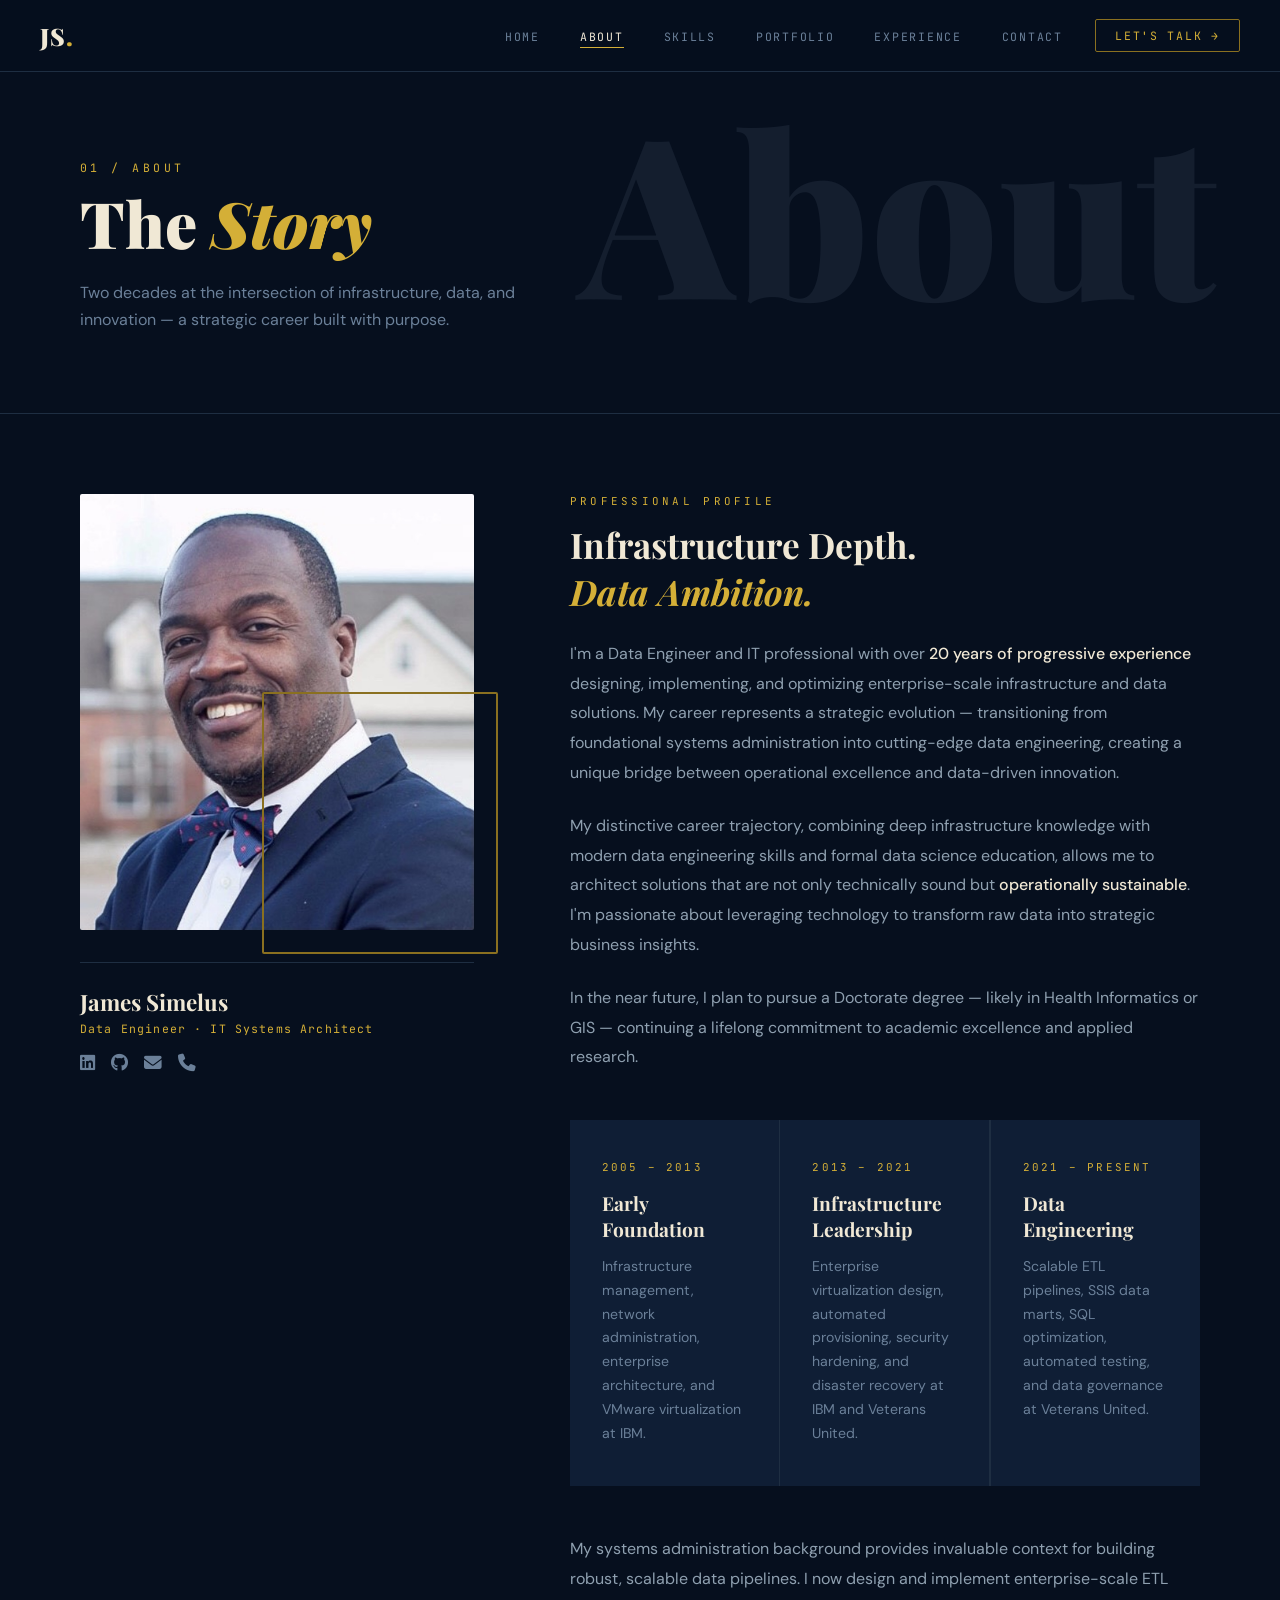
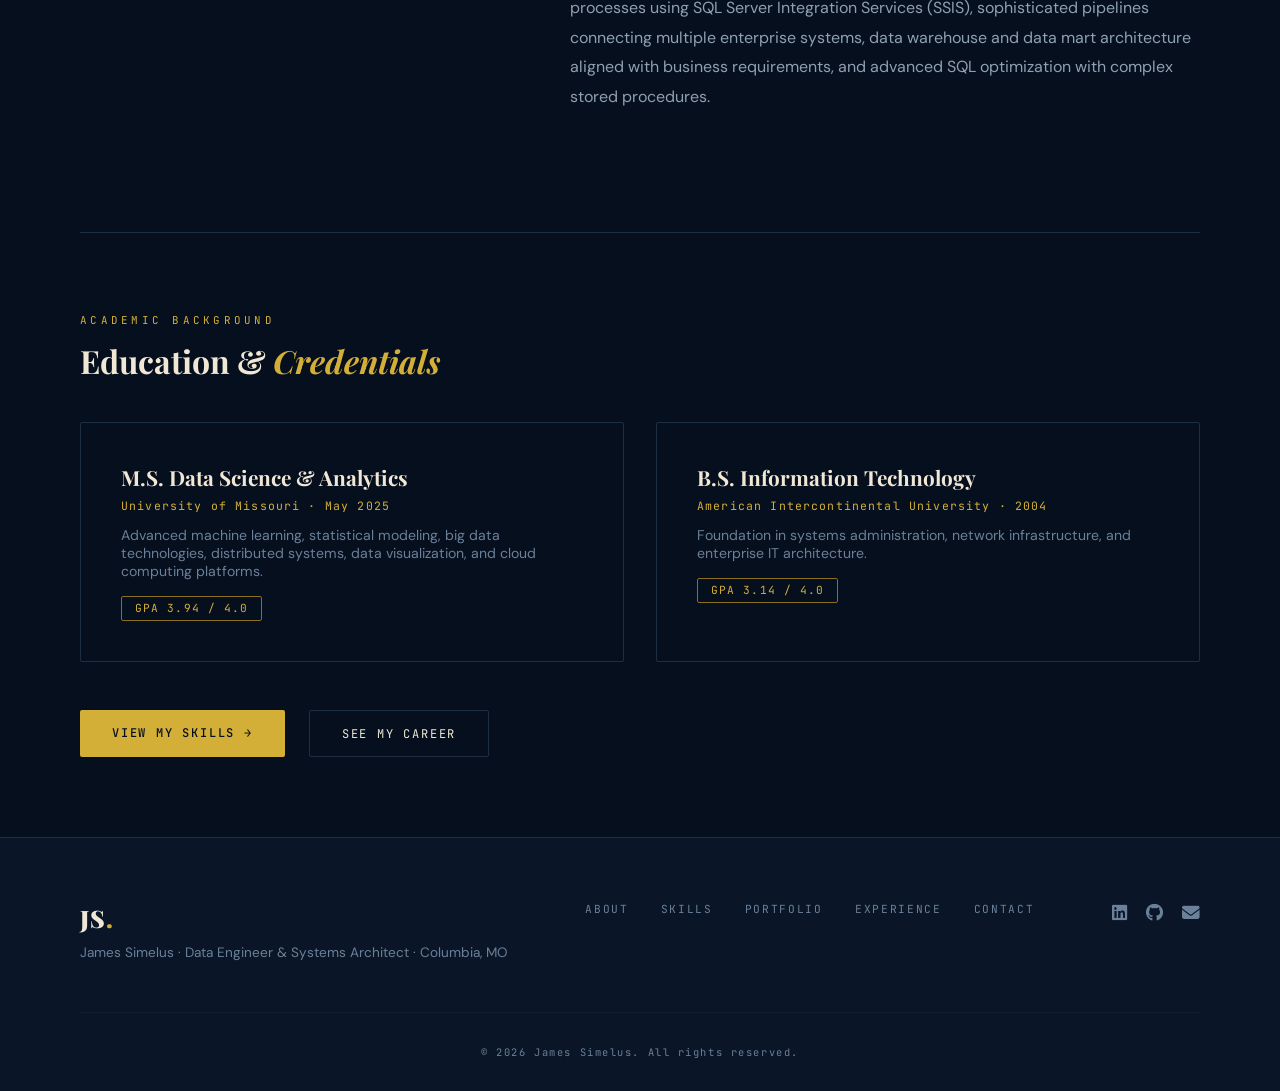
==== about.html @ 997290cd "Add files via upload" ====
<!DOCTYPE html>
<html lang="en">
<head>
  <meta charset="UTF-8" />
  <meta name="viewport" content="width=device-width, initial-scale=1.0" />
  <title>About — James Simelus</title>
  <link rel="preconnect" href="https://fonts.googleapis.com">
  <link href="https://fonts.googleapis.com/css2?family=Playfair+Display:ital,wght@0,700;0,900;1,700&family=JetBrains+Mono:wght@300;400;500&family=DM+Sans:wght@300;400;500&display=swap" rel="stylesheet">
  <link rel="stylesheet" href="https://cdnjs.cloudflare.com/ajax/libs/font-awesome/6.5.0/css/all.min.css">
  <link rel="stylesheet" href="shared.css">
  <style>
    /* ─── ABOUT LAYOUT ─────────────────────────── */
    .about-body {
      max-width: 1280px;
      margin: 0 auto;
      padding: 5rem 5rem;
    }

    .about-intro-grid {
      display: grid;
      grid-template-columns: 1fr 1.6fr;
      gap: 6rem;
      align-items: start;
      margin-bottom: 6rem;
    }

    .about-photo-wrap {
      position: sticky;
      top: 8rem;
    }

    .about-photo-frame {
      position: relative;
    }

    .about-photo-frame img {
      width: 100%;
      display: block;
      border-radius: 2px;
      filter: grayscale(15%);
    }

    .about-photo-frame::after {
      content: '';
      position: absolute;
      bottom: -1.5rem;
      right: -1.5rem;
      width: 60%;
      height: 60%;
      border: 2px solid var(--gold-dim);
      border-radius: 2px;
      pointer-events: none;
    }

    .about-photo-caption {
      margin-top: 2rem;
      padding-top: 1.5rem;
      border-top: 1px solid var(--border-mid);
    }

    .about-photo-caption h3 {
      font-family: var(--font-display);
      font-size: 1.4rem;
      color: var(--cream);
      margin-bottom: 0.3rem;
    }

    .about-photo-caption p {
      font-family: var(--font-mono);
      font-size: 0.72rem;
      letter-spacing: 0.1em;
      color: var(--gold);
      margin-bottom: 1rem;
    }

    .about-photo-links {
      display: flex;
      gap: 1rem;
      font-size: 1.1rem;
    }

    .about-photo-links a {
      color: var(--muted);
      text-decoration: none;
      transition: color 0.2s;
    }

    .about-photo-links a:hover { color: var(--gold); }

    /* ─── NARRATIVE ─────────────────────────────── */
    .about-narrative h2 {
      font-family: var(--font-display);
      font-size: 2.2rem;
      font-weight: 700;
      color: var(--cream);
      margin-bottom: 1.5rem;
    }

    .about-narrative h2 em {
      font-style: italic;
      color: var(--gold);
    }

    .about-narrative p {
      font-family: var(--font-body);
      font-size: 1rem;
      line-height: 1.85;
      color: var(--muted-mid);
      margin-bottom: 1.5rem;
    }

    .about-narrative p strong {
      color: var(--cream);
      font-weight: 500;
    }

    /* ─── ERA CARDS ─────────────────────────────── */
    .era-cards {
      display: grid;
      grid-template-columns: repeat(3, 1fr);
      gap: 1.5px;
      background: var(--border-mid);
      margin: 3rem 0;
    }

    .era-card {
      background: var(--navy-light);
      padding: 2.5rem 2rem;
    }

    .era-card-period {
      font-family: var(--font-mono);
      font-size: 0.68rem;
      letter-spacing: 0.2em;
      color: var(--gold);
      text-transform: uppercase;
      margin-bottom: 1rem;
    }

    .era-card-title {
      font-family: var(--font-display);
      font-size: 1.2rem;
      font-weight: 700;
      color: var(--cream);
      margin-bottom: 0.8rem;
    }

    .era-card-desc {
      font-family: var(--font-body);
      font-size: 0.88rem;
      color: var(--muted);
      line-height: 1.7;
    }

    /* ─── EDUCATION ─────────────────────────────── */
    .education-section {
      border-top: 1px solid var(--border-mid);
      padding-top: 5rem;
      margin-top: 2rem;
    }

    .edu-grid {
      display: grid;
      grid-template-columns: 1fr 1fr;
      gap: 2rem;
      margin-top: 2.5rem;
    }

    .edu-card {
      border: 1px solid var(--border-mid);
      padding: 2.5rem;
      border-radius: 2px;
      position: relative;
      overflow: hidden;
      transition: border-color 0.3s ease;
    }

    .edu-card::before {
      content: '';
      position: absolute;
      top: 0;
      left: 0;
      width: 3px;
      height: 0;
      background: var(--gold);
      transition: height 0.4s ease;
    }

    .edu-card:hover { border-color: var(--gold-dim); }
    .edu-card:hover::before { height: 100%; }

    .edu-degree {
      font-family: var(--font-display);
      font-size: 1.3rem;
      font-weight: 700;
      color: var(--cream);
      margin-bottom: 0.4rem;
    }

    .edu-school {
      font-family: var(--font-mono);
      font-size: 0.72rem;
      letter-spacing: 0.1em;
      color: var(--gold);
      margin-bottom: 0.8rem;
    }

    .edu-detail {
      font-family: var(--font-body);
      font-size: 0.88rem;
      color: var(--muted);
    }

    .edu-gpa {
      display: inline-block;
      margin-top: 1rem;
      font-family: var(--font-mono);
      font-size: 0.7rem;
      letter-spacing: 0.1em;
      padding: 0.3rem 0.8rem;
      border: 1px solid var(--gold-dim);
      color: var(--gold);
      border-radius: 2px;
    }

    @media (max-width: 900px) {
      .about-body { padding: 3rem 2rem; }
      .about-intro-grid { grid-template-columns: 1fr; gap: 3rem; }
      .about-photo-wrap { position: static; }
      .era-cards { grid-template-columns: 1fr; }
      .edu-grid { grid-template-columns: 1fr; }
    }
  </style>
</head>
<body>

  <nav class="nav">
    <div class="nav-inner">
      <a href="index.html" class="nav-logo">JS<span>.</span></a>
      <ul class="nav-links">
        <li><a href="index.html">Home</a></li>
        <li><a href="about.html" class="active">About</a></li>
        <li><a href="skills.html">Skills</a></li>
        <li><a href="portfolio.html">Portfolio</a></li>
        <li><a href="experience.html">Experience</a></li>
        <li><a href="contact.html">Contact</a></li>
      </ul>
      <a href="contact.html" class="nav-cta">Let's Talk →</a>
    </div>
  </nav>

  <header class="page-header" data-title="About">
    <div class="page-eyebrow">01 / About</div>
    <h1 class="page-title">The <em>Story</em></h1>
    <p class="page-subtitle">Two decades at the intersection of infrastructure, data, and innovation — a strategic career built with purpose.</p>
  </header>

  <main class="about-body">
    <div class="about-intro-grid">

      <!-- LEFT: Photo + quick info -->
      <div class="about-photo-wrap">
        <div class="about-photo-frame">
          <img src="headshot.jpg" alt="James Simelus">
        </div>
        <div class="about-photo-caption">
          <h3>James Simelus</h3>
          <p>Data Engineer · IT Systems Architect</p>
          <div class="about-photo-links">
            <a href="https://www.linkedin.com/in/james-simelus" target="_blank"><i class="fab fa-linkedin"></i></a>
            <a href="https://github.com/jsimelus1" target="_blank"><i class="fab fa-github"></i></a>
            <a href="mailto:jsimelus@me.com"><i class="fas fa-envelope"></i></a>
            <a href="tel:+15736390614"><i class="fas fa-phone"></i></a>
          </div>
        </div>
      </div>

      <!-- RIGHT: Narrative -->
      <div class="about-narrative">
        <div class="section-label">Professional Profile</div>
        <h2>Infrastructure Depth.<br><em>Data Ambition.</em></h2>

        <p>I'm a Data Engineer and IT professional with over <strong>20 years of progressive experience</strong> designing, implementing, and optimizing enterprise-scale infrastructure and data solutions. My career represents a strategic evolution — transitioning from foundational systems administration into cutting-edge data engineering, creating a unique bridge between operational excellence and data-driven innovation.</p>

        <p>My distinctive career trajectory, combining deep infrastructure knowledge with modern data engineering skills and formal data science education, allows me to architect solutions that are not only technically sound but <strong>operationally sustainable</strong>. I'm passionate about leveraging technology to transform raw data into strategic business insights.</p>

        <p>In the near future, I plan to pursue a Doctorate degree — likely in Health Informatics or GIS — continuing a lifelong commitment to academic excellence and applied research.</p>

        <div class="era-cards">
          <div class="era-card">
            <div class="era-card-period">2005 – 2013</div>
            <div class="era-card-title">Early Foundation</div>
            <div class="era-card-desc">Infrastructure management, network administration, enterprise architecture, and VMware virtualization at IBM.</div>
          </div>
          <div class="era-card">
            <div class="era-card-period">2013 – 2021</div>
            <div class="era-card-title">Infrastructure Leadership</div>
            <div class="era-card-desc">Enterprise virtualization design, automated provisioning, security hardening, and disaster recovery at IBM and Veterans United.</div>
          </div>
          <div class="era-card">
            <div class="era-card-period">2021 – Present</div>
            <div class="era-card-title">Data Engineering</div>
            <div class="era-card-desc">Scalable ETL pipelines, SSIS data marts, SQL optimization, automated testing, and data governance at Veterans United.</div>
          </div>
        </div>

        <p>My systems administration background provides invaluable context for building robust, scalable data pipelines. I now design and implement enterprise-scale ETL processes using SQL Server Integration Services (SSIS), sophisticated pipelines connecting multiple enterprise systems, data warehouse and data mart architecture aligned with business requirements, and advanced SQL optimization with complex stored procedures.</p>
      </div>
    </div>

    <!-- EDUCATION -->
    <div class="education-section">
      <div class="section-label">Academic Background</div>
      <h2 style="font-family: var(--font-display); font-size: 2rem; font-weight: 700; color: var(--cream); margin-top: 0.5rem;">Education &amp; <em style="font-style:italic; color:var(--gold);">Credentials</em></h2>

      <div class="edu-grid">
        <div class="edu-card">
          <div class="edu-degree">M.S. Data Science &amp; Analytics</div>
          <div class="edu-school">University of Missouri · May 2025</div>
          <div class="edu-detail">Advanced machine learning, statistical modeling, big data technologies, distributed systems, data visualization, and cloud computing platforms.</div>
          <div class="edu-gpa">GPA 3.94 / 4.0</div>
        </div>
        <div class="edu-card">
          <div class="edu-degree">B.S. Information Technology</div>
          <div class="edu-school">American Intercontinental University · 2004</div>
          <div class="edu-detail">Foundation in systems administration, network infrastructure, and enterprise IT architecture.</div>
          <div class="edu-gpa">GPA 3.14 / 4.0</div>
        </div>
      </div>

      <div style="margin-top: 3rem; display: flex; gap: 1.5rem; flex-wrap: wrap;">
        <a href="skills.html" class="btn-primary">View My Skills →</a>
        <a href="experience.html" class="btn-ghost">See My Career</a>
      </div>
    </div>
  </main>

  <footer class="footer">
    <div class="footer-inner">
      <div class="footer-left">
        <div class="nav-logo" style="margin-bottom:0.5rem;">JS<span>.</span></div>
        <p>James Simelus · Data Engineer & Systems Architect · Columbia, MO</p>
      </div>
      <div class="footer-links">
        <a href="about.html">About</a>
        <a href="skills.html">Skills</a>
        <a href="portfolio.html">Portfolio</a>
        <a href="experience.html">Experience</a>
        <a href="contact.html">Contact</a>
      </div>
      <div class="footer-social">
        <a href="https://www.linkedin.com/in/james-simelus" target="_blank"><i class="fab fa-linkedin"></i></a>
        <a href="https://github.com/jsimelus1" target="_blank"><i class="fab fa-github"></i></a>
        <a href="mailto:jsimelus@me.com"><i class="fas fa-envelope"></i></a>
      </div>
    </div>
    <div class="footer-copy">© <span id="yr"></span> James Simelus. All rights reserved.</div>
  </footer>

  <script src="shared.js"></script>
</body>
</html>
---- shared.css ----
/* ═══════════════════════════════════════════════
   JAMES SIMELUS PORTFOLIO — SHARED STYLES
   Aesthetic: Editorial Dark / Architectural
   ═══════════════════════════════════════════════ */

:root {
  --navy:       #060f1e;
  --navy-mid:   #0a1628;
  --navy-light: #0f1e35;
  --gold:       #d4af37;
  --gold-dim:   #8a7020;
  --cream:      #f0e8d5;
  --muted:      #6b8099;
  --muted-mid:  #8fa0b0;
  --border:     #141e2e;
  --border-mid: #1e2e42;
  --white:      #ffffff;

  --font-display: 'Playfair Display', serif;
  --font-mono:    'JetBrains Mono', monospace;
  --font-body:    'DM Sans', sans-serif;
}

/* ─── RESET ──────────────────────────────────── */
*, *::before, *::after { margin: 0; padding: 0; box-sizing: border-box; }
html { scroll-behavior: smooth; }
body {
  background-color: var(--navy);
  color: var(--cream);
  font-family: var(--font-body);
  overflow-x: hidden;
  -webkit-font-smoothing: antialiased;
}

/* ─── ANIMATIONS ─────────────────────────────── */
@keyframes fadeUp {
  from { opacity: 0; transform: translateY(24px); }
  to   { opacity: 1; transform: translateY(0); }
}

@keyframes scanLine {
  0%   { left: -100%; }
  100% { left: 100%; }
}

@keyframes fadeIn {
  from { opacity: 0; }
  to   { opacity: 1; }
}

/* ─── NAV ────────────────────────────────────── */
.nav {
  position: fixed;
  top: 0;
  width: 100%;
  z-index: 1000;
  background: rgba(6, 15, 30, 0.92);
  backdrop-filter: blur(12px);
  border-bottom: 1px solid var(--border-mid);
}

.nav-inner {
  max-width: 1280px;
  margin: 0 auto;
  padding: 1.2rem 2.5rem;
  display: flex;
  align-items: center;
  gap: 2rem;
}

.nav-logo {
  font-family: var(--font-display);
  font-size: 1.5rem;
  font-weight: 900;
  color: var(--cream);
  text-decoration: none;
  margin-right: auto;
  letter-spacing: 0.05em;
}

.nav-logo span { color: var(--gold); }

.nav-links {
  list-style: none;
  display: flex;
  gap: 2.5rem;
}

.nav-links a {
  font-family: var(--font-mono);
  font-size: 0.72rem;
  letter-spacing: 0.15em;
  text-transform: uppercase;
  text-decoration: none;
  color: var(--muted);
  transition: color 0.25s ease;
  position: relative;
}

.nav-links a::after {
  content: '';
  position: absolute;
  bottom: -4px;
  left: 0;
  width: 0;
  height: 1px;
  background: var(--gold);
  transition: width 0.3s ease;
}

.nav-links a:hover,
.nav-links a.active {
  color: var(--cream);
}

.nav-links a:hover::after,
.nav-links a.active::after { width: 100%; }

.nav-cta {
  font-family: var(--font-mono);
  font-size: 0.72rem;
  letter-spacing: 0.15em;
  text-transform: uppercase;
  text-decoration: none;
  color: var(--gold);
  border: 1px solid var(--gold-dim);
  padding: 0.5rem 1.2rem;
  border-radius: 2px;
  transition: all 0.25s ease;
}

.nav-cta:hover {
  background: var(--gold);
  color: var(--navy);
}

/* ─── BUTTONS ────────────────────────────────── */
.btn-primary {
  font-family: var(--font-mono);
  font-size: 0.75rem;
  letter-spacing: 0.15em;
  text-transform: uppercase;
  text-decoration: none;
  background: var(--gold);
  color: var(--navy);
  padding: 0.9rem 2rem;
  border-radius: 2px;
  border: none;
  cursor: pointer;
  display: inline-block;
  transition: all 0.25s ease;
  font-weight: 500;
}

.btn-primary:hover {
  background: var(--cream);
  transform: translateY(-2px);
  box-shadow: 0 8px 24px rgba(212, 175, 55, 0.3);
}

.btn-ghost {
  font-family: var(--font-mono);
  font-size: 0.75rem;
  letter-spacing: 0.15em;
  text-transform: uppercase;
  text-decoration: none;
  background: transparent;
  color: var(--cream);
  padding: 0.9rem 2rem;
  border-radius: 2px;
  border: 1px solid var(--border-mid);
  display: inline-block;
  transition: all 0.25s ease;
}

.btn-ghost:hover {
  border-color: var(--gold-dim);
  color: var(--gold);
  transform: translateY(-2px);
}

/* ─── PAGE HEADER (inner pages) ──────────────── */
.page-header {
  padding: 10rem 5rem 5rem;
  border-bottom: 1px solid var(--border-mid);
  position: relative;
  overflow: hidden;
}

.page-header::before {
  content: attr(data-title);
  position: absolute;
  right: 4rem;
  top: 50%;
  transform: translateY(-50%);
  font-family: var(--font-display);
  font-size: 14rem;
  font-weight: 900;
  color: var(--border);
  line-height: 1;
  pointer-events: none;
  user-select: none;
  white-space: nowrap;
}

.page-eyebrow {
  font-family: var(--font-mono);
  font-size: 0.72rem;
  letter-spacing: 0.3em;
  color: var(--gold);
  text-transform: uppercase;
  margin-bottom: 1rem;
  opacity: 0;
  animation: fadeUp 0.7s ease forwards 0.2s;
}

.page-title {
  font-family: var(--font-display);
  font-size: clamp(2.5rem, 5vw, 5rem);
  font-weight: 900;
  color: var(--cream);
  line-height: 1;
  opacity: 0;
  animation: fadeUp 0.7s ease forwards 0.4s;
}

.page-title em { font-style: italic; color: var(--gold); }

.page-subtitle {
  font-family: var(--font-body);
  font-size: 1rem;
  color: var(--muted);
  max-width: 500px;
  line-height: 1.7;
  margin-top: 1.5rem;
  opacity: 0;
  animation: fadeUp 0.7s ease forwards 0.6s;
}

/* ─── SECTION LABEL ──────────────────────────── */
.section-label {
  font-family: var(--font-mono);
  font-size: 0.68rem;
  letter-spacing: 0.3em;
  color: var(--gold);
  text-transform: uppercase;
  margin-bottom: 0.8rem;
}

/* ─── FOOTER ─────────────────────────────────── */
.footer {
  border-top: 1px solid var(--border-mid);
  padding: 4rem 5rem 2rem;
  background: var(--navy-mid);
}

.footer-inner {
  max-width: 1280px;
  margin: 0 auto 3rem;
  display: flex;
  justify-content: space-between;
  align-items: flex-start;
  gap: 3rem;
  flex-wrap: wrap;
}

.footer-left p {
  font-family: var(--font-body);
  font-size: 0.85rem;
  color: var(--muted);
  line-height: 1.6;
}

.footer-links {
  display: flex;
  gap: 2rem;
  flex-wrap: wrap;
}

.footer-links a {
  font-family: var(--font-mono);
  font-size: 0.7rem;
  letter-spacing: 0.15em;
  text-transform: uppercase;
  text-decoration: none;
  color: var(--muted);
  transition: color 0.2s ease;
}

.footer-links a:hover { color: var(--gold); }

.footer-social {
  display: flex;
  gap: 1.2rem;
  font-size: 1.1rem;
}

.footer-social a {
  color: var(--muted);
  text-decoration: none;
  transition: color 0.2s ease;
}

.footer-social a:hover { color: var(--gold); }

.footer-copy {
  text-align: center;
  font-family: var(--font-mono);
  font-size: 0.65rem;
  letter-spacing: 0.15em;
  color: var(--muted);
  padding-top: 2rem;
  border-top: 1px solid var(--border);
  max-width: 1280px;
  margin: 0 auto;
}

/* ─── MOBILE NAV ─────────────────────────────── */
@media (max-width: 900px) {
  .nav-links { display: none; }
  .nav-cta { display: none; }
  .page-header { padding: 8rem 2rem 4rem; }
  .page-header::before { display: none; }
  .footer { padding: 3rem 2rem; }
  .footer-inner { flex-direction: column; gap: 2rem; }
}
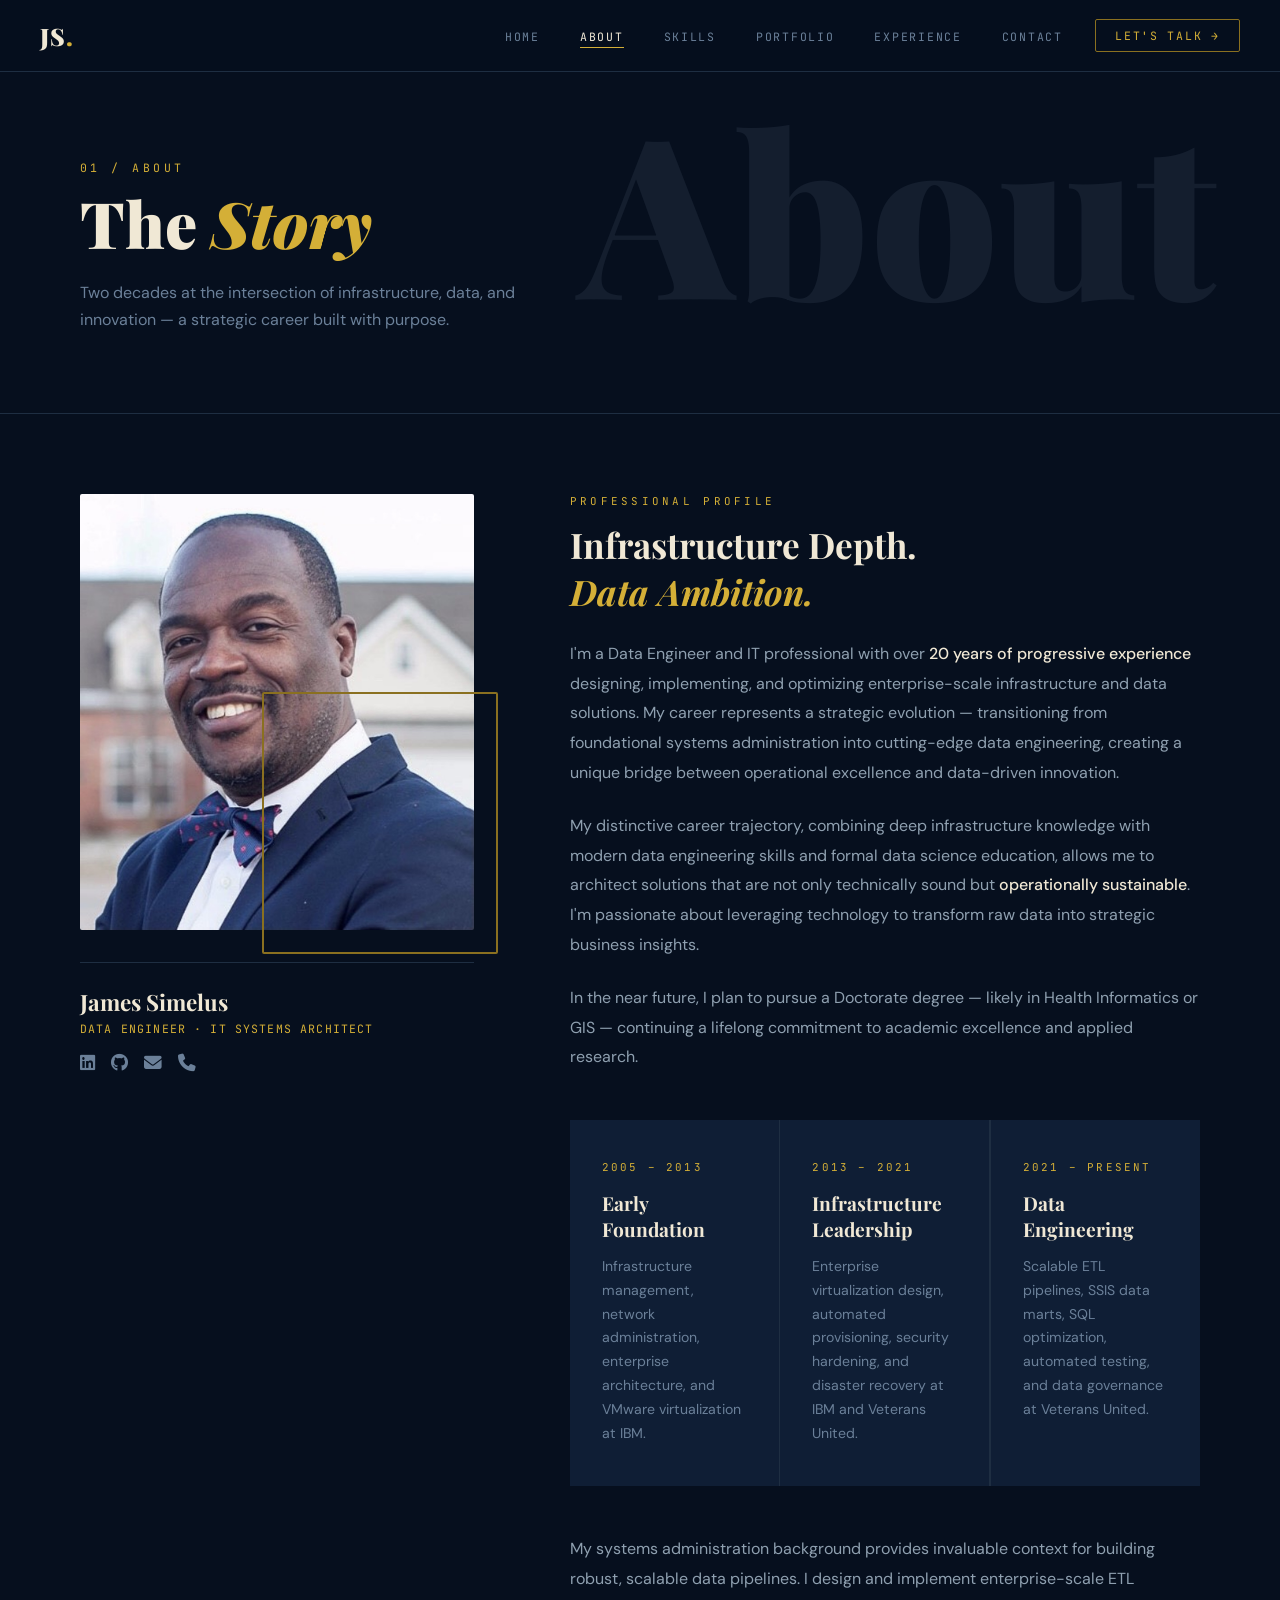
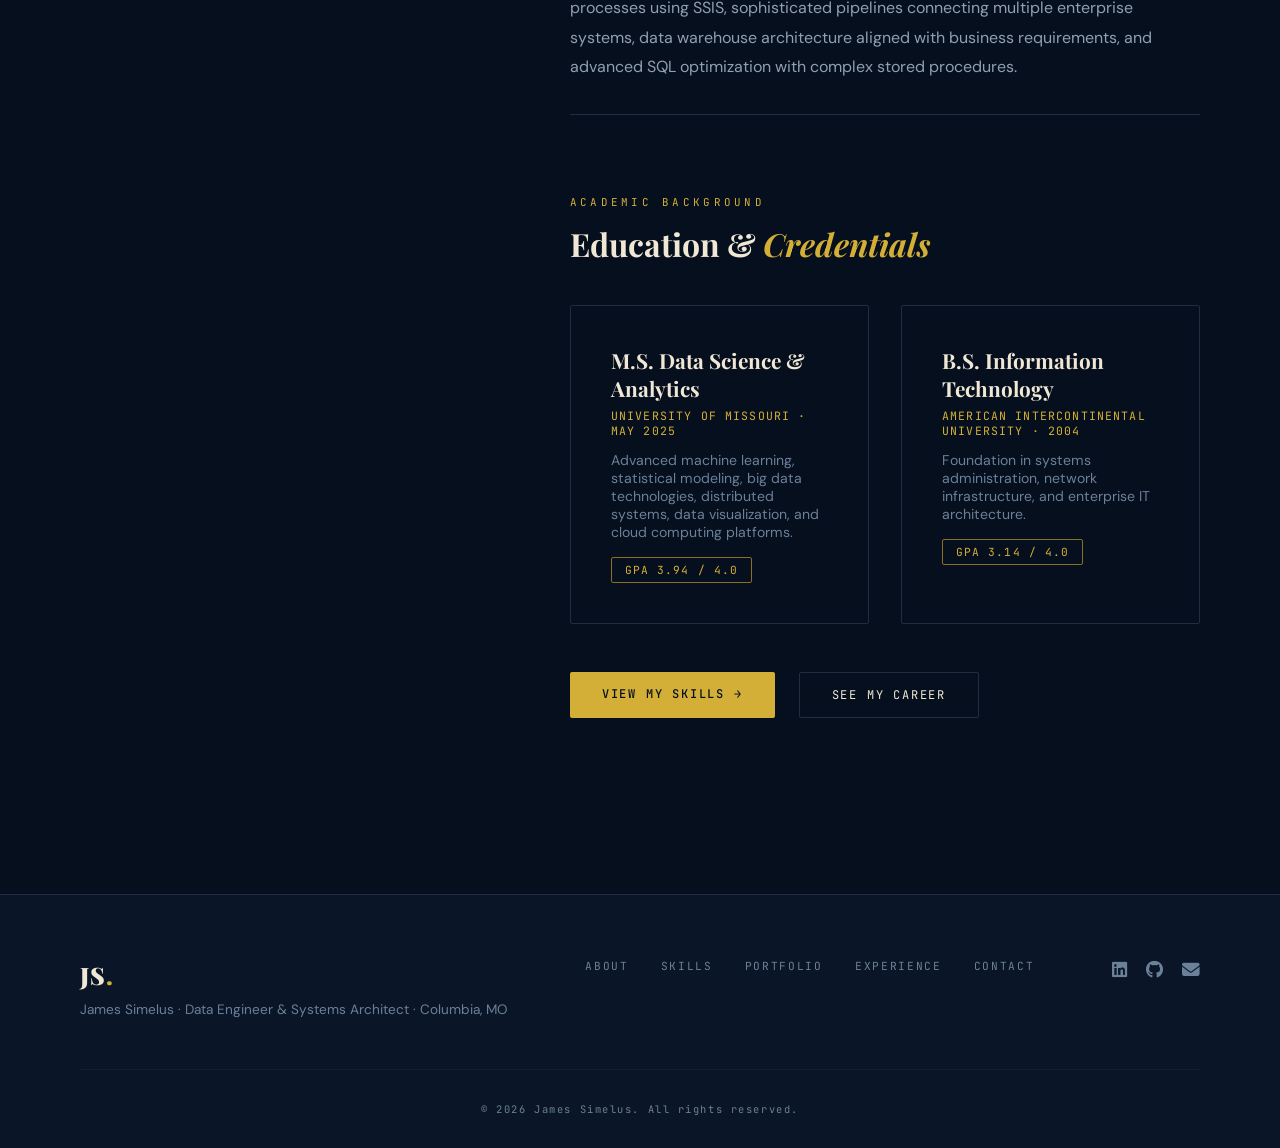
==== commit 18aa37a8: "Add files via upload" ====
--- a/about.html
+++ b/about.html
@@ -7,233 +7,89 @@
   <link rel="preconnect" href="https://fonts.googleapis.com">
   <link href="https://fonts.googleapis.com/css2?family=Playfair+Display:ital,wght@0,700;0,900;1,700&family=JetBrains+Mono:wght@300;400;500&family=DM+Sans:wght@300;400;500&display=swap" rel="stylesheet">
   <link rel="stylesheet" href="https://cdnjs.cloudflare.com/ajax/libs/font-awesome/6.5.0/css/all.min.css">
-  <link rel="stylesheet" href="shared.css">
   <style>
-    /* ─── ABOUT LAYOUT ─────────────────────────── */
-    .about-body {
-      max-width: 1280px;
-      margin: 0 auto;
-      padding: 5rem 5rem;
-    }
-
-    .about-intro-grid {
-      display: grid;
-      grid-template-columns: 1fr 1.6fr;
-      gap: 6rem;
-      align-items: start;
-      margin-bottom: 6rem;
-    }
-
-    .about-photo-wrap {
-      position: sticky;
-      top: 8rem;
-    }
-
-    .about-photo-frame {
-      position: relative;
-    }
-
-    .about-photo-frame img {
-      width: 100%;
-      display: block;
-      border-radius: 2px;
-      filter: grayscale(15%);
-    }
-
-    .about-photo-frame::after {
-      content: '';
-      position: absolute;
-      bottom: -1.5rem;
-      right: -1.5rem;
-      width: 60%;
-      height: 60%;
-      border: 2px solid var(--gold-dim);
-      border-radius: 2px;
-      pointer-events: none;
-    }
-
-    .about-photo-caption {
-      margin-top: 2rem;
-      padding-top: 1.5rem;
-      border-top: 1px solid var(--border-mid);
-    }
-
-    .about-photo-caption h3 {
-      font-family: var(--font-display);
-      font-size: 1.4rem;
-      color: var(--cream);
-      margin-bottom: 0.3rem;
-    }
-
-    .about-photo-caption p {
-      font-family: var(--font-mono);
-      font-size: 0.72rem;
-      letter-spacing: 0.1em;
-      color: var(--gold);
-      margin-bottom: 1rem;
-    }
-
-    .about-photo-links {
-      display: flex;
-      gap: 1rem;
-      font-size: 1.1rem;
-    }
-
-    .about-photo-links a {
-      color: var(--muted);
-      text-decoration: none;
-      transition: color 0.2s;
-    }
-
-    .about-photo-links a:hover { color: var(--gold); }
-
-    /* ─── NARRATIVE ─────────────────────────────── */
-    .about-narrative h2 {
-      font-family: var(--font-display);
-      font-size: 2.2rem;
-      font-weight: 700;
-      color: var(--cream);
-      margin-bottom: 1.5rem;
-    }
-
-    .about-narrative h2 em {
-      font-style: italic;
-      color: var(--gold);
-    }
-
-    .about-narrative p {
-      font-family: var(--font-body);
-      font-size: 1rem;
-      line-height: 1.85;
-      color: var(--muted-mid);
-      margin-bottom: 1.5rem;
-    }
-
-    .about-narrative p strong {
-      color: var(--cream);
-      font-weight: 500;
-    }
-
-    /* ─── ERA CARDS ─────────────────────────────── */
-    .era-cards {
-      display: grid;
-      grid-template-columns: repeat(3, 1fr);
-      gap: 1.5px;
-      background: var(--border-mid);
-      margin: 3rem 0;
-    }
-
-    .era-card {
-      background: var(--navy-light);
-      padding: 2.5rem 2rem;
-    }
-
-    .era-card-period {
-      font-family: var(--font-mono);
-      font-size: 0.68rem;
-      letter-spacing: 0.2em;
-      color: var(--gold);
-      text-transform: uppercase;
-      margin-bottom: 1rem;
-    }
-
-    .era-card-title {
-      font-family: var(--font-display);
-      font-size: 1.2rem;
-      font-weight: 700;
-      color: var(--cream);
-      margin-bottom: 0.8rem;
-    }
-
-    .era-card-desc {
-      font-family: var(--font-body);
-      font-size: 0.88rem;
-      color: var(--muted);
-      line-height: 1.7;
-    }
-
-    /* ─── EDUCATION ─────────────────────────────── */
-    .education-section {
-      border-top: 1px solid var(--border-mid);
-      padding-top: 5rem;
-      margin-top: 2rem;
-    }
-
-    .edu-grid {
-      display: grid;
-      grid-template-columns: 1fr 1fr;
-      gap: 2rem;
-      margin-top: 2.5rem;
-    }
-
-    .edu-card {
-      border: 1px solid var(--border-mid);
-      padding: 2.5rem;
-      border-radius: 2px;
-      position: relative;
-      overflow: hidden;
-      transition: border-color 0.3s ease;
-    }
-
-    .edu-card::before {
-      content: '';
-      position: absolute;
-      top: 0;
-      left: 0;
-      width: 3px;
-      height: 0;
-      background: var(--gold);
-      transition: height 0.4s ease;
-    }
-
-    .edu-card:hover { border-color: var(--gold-dim); }
-    .edu-card:hover::before { height: 100%; }
-
-    .edu-degree {
-      font-family: var(--font-display);
-      font-size: 1.3rem;
-      font-weight: 700;
-      color: var(--cream);
-      margin-bottom: 0.4rem;
-    }
-
-    .edu-school {
-      font-family: var(--font-mono);
-      font-size: 0.72rem;
-      letter-spacing: 0.1em;
-      color: var(--gold);
-      margin-bottom: 0.8rem;
-    }
-
-    .edu-detail {
-      font-family: var(--font-body);
-      font-size: 0.88rem;
-      color: var(--muted);
-    }
-
-    .edu-gpa {
-      display: inline-block;
-      margin-top: 1rem;
-      font-family: var(--font-mono);
-      font-size: 0.7rem;
-      letter-spacing: 0.1em;
-      padding: 0.3rem 0.8rem;
-      border: 1px solid var(--gold-dim);
-      color: var(--gold);
-      border-radius: 2px;
-    }
-
-    @media (max-width: 900px) {
-      .about-body { padding: 3rem 2rem; }
-      .about-intro-grid { grid-template-columns: 1fr; gap: 3rem; }
-      .about-photo-wrap { position: static; }
-      .era-cards { grid-template-columns: 1fr; }
-      .edu-grid { grid-template-columns: 1fr; }
+    :root{--navy:#060f1e;--navy-mid:#0a1628;--navy-light:#0f1e35;--gold:#d4af37;--gold-dim:#8a7020;--cream:#f0e8d5;--muted:#6b8099;--muted-mid:#8fa0b0;--border:#141e2e;--border-mid:#1e2e42}
+    *,*::before,*::after{margin:0;padding:0;box-sizing:border-box}
+    html{scroll-behavior:smooth}
+    body{background:#060f1e;color:#f0e8d5;font-family:'DM Sans',sans-serif;overflow-x:hidden;-webkit-font-smoothing:antialiased}
+    @keyframes fadeUp{from{opacity:0;transform:translateY(24px)}to{opacity:1;transform:translateY(0)}}
+    .nav{position:fixed;top:0;width:100%;z-index:1000;background:rgba(6,15,30,0.95);backdrop-filter:blur(12px);border-bottom:1px solid #1e2e42}
+    .nav-inner{max-width:1280px;margin:0 auto;padding:1.2rem 2.5rem;display:flex;align-items:center;gap:2rem}
+    .nav-logo{font-family:'Playfair Display',serif;font-size:1.5rem;font-weight:900;color:#f0e8d5;text-decoration:none;margin-right:auto;letter-spacing:.05em}
+    .nav-logo span{color:#d4af37}
+    .nav-links{list-style:none;display:flex;gap:2.5rem}
+    .nav-links a{font-family:'JetBrains Mono',monospace;font-size:.72rem;letter-spacing:.15em;text-transform:uppercase;text-decoration:none;color:#6b8099;transition:color .25s;position:relative}
+    .nav-links a::after{content:'';position:absolute;bottom:-4px;left:0;width:0;height:1px;background:#d4af37;transition:width .3s}
+    .nav-links a:hover,.nav-links a.active{color:#f0e8d5}
+    .nav-links a:hover::after,.nav-links a.active::after{width:100%}
+    .nav-cta{font-family:'JetBrains Mono',monospace;font-size:.72rem;letter-spacing:.15em;text-transform:uppercase;text-decoration:none;color:#d4af37;border:1px solid #8a7020;padding:.5rem 1.2rem;border-radius:2px;transition:all .25s}
+    .nav-cta:hover{background:#d4af37;color:#060f1e}
+    .btn-primary{font-family:'JetBrains Mono',monospace;font-size:.75rem;letter-spacing:.15em;text-transform:uppercase;text-decoration:none;background:#d4af37;color:#060f1e;padding:.9rem 2rem;border-radius:2px;border:none;cursor:pointer;display:inline-block;transition:all .25s;font-weight:500}
+    .btn-primary:hover{background:#f0e8d5;transform:translateY(-2px)}
+    .btn-ghost{font-family:'JetBrains Mono',monospace;font-size:.75rem;letter-spacing:.15em;text-transform:uppercase;text-decoration:none;background:transparent;color:#f0e8d5;padding:.9rem 2rem;border-radius:2px;border:1px solid #1e2e42;display:inline-block;transition:all .25s}
+    .btn-ghost:hover{border-color:#8a7020;color:#d4af37}
+    .page-header{padding:10rem 5rem 5rem;border-bottom:1px solid #1e2e42;position:relative;overflow:hidden}
+    .page-header::before{content:attr(data-title);position:absolute;right:4rem;top:50%;transform:translateY(-50%);font-family:'Playfair Display',serif;font-size:14rem;font-weight:900;color:#141e2e;line-height:1;pointer-events:none;user-select:none;white-space:nowrap}
+    .page-eyebrow{font-family:'JetBrains Mono',monospace;font-size:.72rem;letter-spacing:.3em;color:#d4af37;text-transform:uppercase;margin-bottom:1rem;opacity:0;animation:fadeUp .7s ease forwards .2s}
+    .page-title{font-family:'Playfair Display',serif;font-size:clamp(2.5rem,5vw,5rem);font-weight:900;color:#f0e8d5;line-height:1;opacity:0;animation:fadeUp .7s ease forwards .4s}
+    .page-title em{font-style:italic;color:#d4af37}
+    .page-subtitle{font-size:1rem;color:#6b8099;max-width:500px;line-height:1.7;margin-top:1.5rem;opacity:0;animation:fadeUp .7s ease forwards .6s}
+    .section-label{font-family:'JetBrains Mono',monospace;font-size:.68rem;letter-spacing:.3em;color:#d4af37;text-transform:uppercase;margin-bottom:.8rem}
+    .footer{border-top:1px solid #1e2e42;padding:4rem 5rem 2rem;background:#0a1628}
+    .footer-inner{max-width:1280px;margin:0 auto 3rem;display:flex;justify-content:space-between;align-items:flex-start;gap:3rem;flex-wrap:wrap}
+    .footer-left p{font-size:.85rem;color:#6b8099;line-height:1.6}
+    .footer-links{display:flex;gap:2rem;flex-wrap:wrap}
+    .footer-links a{font-family:'JetBrains Mono',monospace;font-size:.7rem;letter-spacing:.15em;text-transform:uppercase;text-decoration:none;color:#6b8099;transition:color .2s}
+    .footer-links a:hover{color:#d4af37}
+    .footer-social{display:flex;gap:1.2rem;font-size:1.1rem}
+    .footer-social a{color:#6b8099;text-decoration:none;transition:color .2s}
+    .footer-social a:hover{color:#d4af37}
+    .footer-copy{text-align:center;font-family:'JetBrains Mono',monospace;font-size:.65rem;letter-spacing:.15em;color:#6b8099;padding-top:2rem;border-top:1px solid #141e2e;max-width:1280px;margin:0 auto}
+    /* ABOUT PAGE */
+    .about-body{max-width:1280px;margin:0 auto;padding:5rem}
+    .about-intro-grid{display:grid;grid-template-columns:1fr 1.6fr;gap:6rem;align-items:start;margin-bottom:6rem}
+    .about-photo-wrap{position:sticky;top:8rem}
+    .about-photo-frame{position:relative;margin-bottom:2rem}
+    .about-photo-frame img{width:100%;display:block;border-radius:2px;filter:grayscale(15%)}
+    .about-photo-frame::after{content:'';position:absolute;bottom:-1.5rem;right:-1.5rem;width:60%;height:60%;border:2px solid #8a7020;border-radius:2px;pointer-events:none}
+    .about-photo-caption{padding-top:1.5rem;border-top:1px solid #1e2e42}
+    .about-photo-caption h3{font-family:'Playfair Display',serif;font-size:1.4rem;color:#f0e8d5;margin-bottom:.3rem}
+    .about-photo-caption p{font-family:'JetBrains Mono',monospace;font-size:.72rem;letter-spacing:.1em;color:#d4af37;margin-bottom:1rem;text-transform:uppercase}
+    .about-photo-links{display:flex;gap:1rem;font-size:1.1rem}
+    .about-photo-links a{color:#6b8099;text-decoration:none;transition:color .2s}
+    .about-photo-links a:hover{color:#d4af37}
+    .about-narrative h2{font-family:'Playfair Display',serif;font-size:2.2rem;font-weight:700;color:#f0e8d5;margin-bottom:1.5rem}
+    .about-narrative h2 em{font-style:italic;color:#d4af37}
+    .about-narrative p{font-size:1rem;line-height:1.85;color:#8fa0b0;margin-bottom:1.5rem}
+    .about-narrative p strong{color:#f0e8d5;font-weight:500}
+    .era-cards{display:grid;grid-template-columns:repeat(3,1fr);gap:1.5px;background:#1e2e42;margin:3rem 0}
+    .era-card{background:#0f1e35;padding:2.5rem 2rem}
+    .era-card-period{font-family:'JetBrains Mono',monospace;font-size:.68rem;letter-spacing:.2em;color:#d4af37;text-transform:uppercase;margin-bottom:1rem}
+    .era-card-title{font-family:'Playfair Display',serif;font-size:1.2rem;font-weight:700;color:#f0e8d5;margin-bottom:.8rem}
+    .era-card-desc{font-size:.88rem;color:#6b8099;line-height:1.7}
+    .education-section{border-top:1px solid #1e2e42;padding-top:5rem;margin-top:2rem}
+    .edu-grid{display:grid;grid-template-columns:1fr 1fr;gap:2rem;margin-top:2.5rem}
+    .edu-card{border:1px solid #1e2e42;padding:2.5rem;border-radius:2px;position:relative;overflow:hidden;transition:border-color .3s}
+    .edu-card::before{content:'';position:absolute;top:0;left:0;width:3px;height:0;background:#d4af37;transition:height .4s}
+    .edu-card:hover{border-color:#8a7020}
+    .edu-card:hover::before{height:100%}
+    .edu-degree{font-family:'Playfair Display',serif;font-size:1.3rem;font-weight:700;color:#f0e8d5;margin-bottom:.4rem}
+    .edu-school{font-family:'JetBrains Mono',monospace;font-size:.72rem;letter-spacing:.1em;color:#d4af37;margin-bottom:.8rem;text-transform:uppercase}
+    .edu-detail{font-size:.88rem;color:#6b8099}
+    .edu-gpa{display:inline-block;margin-top:1rem;font-family:'JetBrains Mono',monospace;font-size:.7rem;letter-spacing:.1em;padding:.3rem .8rem;border:1px solid #8a7020;color:#d4af37;border-radius:2px}
+    @media(max-width:900px){
+      .about-body{padding:3rem 2rem}
+      .about-intro-grid{grid-template-columns:1fr;gap:3rem}
+      .about-photo-wrap{position:static}
+      .era-cards{grid-template-columns:1fr}
+      .edu-grid{grid-template-columns:1fr}
+      .nav-links{display:none}.nav-cta{display:none}
+      .page-header{padding:8rem 2rem 4rem}.page-header::before{display:none}
+      .footer{padding:3rem 2rem}.footer-inner{flex-direction:column;gap:2rem}
     }
   </style>
 </head>
 <body>
-
   <nav class="nav">
     <div class="nav-inner">
       <a href="index.html" class="nav-logo">JS<span>.</span></a>
@@ -257,8 +113,6 @@
 
   <main class="about-body">
     <div class="about-intro-grid">
-
-      <!-- LEFT: Photo + quick info -->
       <div class="about-photo-wrap">
         <div class="about-photo-frame">
           <img src="headshot.jpg" alt="James Simelus">
@@ -274,89 +128,42 @@
           </div>
         </div>
       </div>
-
-      <!-- RIGHT: Narrative -->
       <div class="about-narrative">
         <div class="section-label">Professional Profile</div>
         <h2>Infrastructure Depth.<br><em>Data Ambition.</em></h2>
-
         <p>I'm a Data Engineer and IT professional with over <strong>20 years of progressive experience</strong> designing, implementing, and optimizing enterprise-scale infrastructure and data solutions. My career represents a strategic evolution — transitioning from foundational systems administration into cutting-edge data engineering, creating a unique bridge between operational excellence and data-driven innovation.</p>
-
         <p>My distinctive career trajectory, combining deep infrastructure knowledge with modern data engineering skills and formal data science education, allows me to architect solutions that are not only technically sound but <strong>operationally sustainable</strong>. I'm passionate about leveraging technology to transform raw data into strategic business insights.</p>
-
         <p>In the near future, I plan to pursue a Doctorate degree — likely in Health Informatics or GIS — continuing a lifelong commitment to academic excellence and applied research.</p>
-
         <div class="era-cards">
-          <div class="era-card">
-            <div class="era-card-period">2005 – 2013</div>
-            <div class="era-card-title">Early Foundation</div>
-            <div class="era-card-desc">Infrastructure management, network administration, enterprise architecture, and VMware virtualization at IBM.</div>
+          <div class="era-card"><div class="era-card-period">2005 – 2013</div><div class="era-card-title">Early Foundation</div><div class="era-card-desc">Infrastructure management, network administration, enterprise architecture, and VMware virtualization at IBM.</div></div>
+          <div class="era-card"><div class="era-card-period">2013 – 2021</div><div class="era-card-title">Infrastructure Leadership</div><div class="era-card-desc">Enterprise virtualization design, automated provisioning, security hardening, and disaster recovery at IBM and Veterans United.</div></div>
+          <div class="era-card"><div class="era-card-period">2021 – Present</div><div class="era-card-title">Data Engineering</div><div class="era-card-desc">Scalable ETL pipelines, SSIS data marts, SQL optimization, automated testing, and data governance at Veterans United.</div></div>
+        </div>
+        <p>My systems administration background provides invaluable context for building robust, scalable data pipelines. I design and implement enterprise-scale ETL processes using SSIS, sophisticated pipelines connecting multiple enterprise systems, data warehouse architecture aligned with business requirements, and advanced SQL optimization with complex stored procedures.</p>
+        <div class="education-section">
+          <div class="section-label">Academic Background</div>
+          <h2 style="font-size:2rem;margin-top:.5rem">Education &amp; <em>Credentials</em></h2>
+          <div class="edu-grid">
+            <div class="edu-card"><div class="edu-degree">M.S. Data Science &amp; Analytics</div><div class="edu-school">University of Missouri · May 2025</div><div class="edu-detail">Advanced machine learning, statistical modeling, big data technologies, distributed systems, data visualization, and cloud computing platforms.</div><div class="edu-gpa">GPA 3.94 / 4.0</div></div>
+            <div class="edu-card"><div class="edu-degree">B.S. Information Technology</div><div class="edu-school">American Intercontinental University · 2004</div><div class="edu-detail">Foundation in systems administration, network infrastructure, and enterprise IT architecture.</div><div class="edu-gpa">GPA 3.14 / 4.0</div></div>
           </div>
-          <div class="era-card">
-            <div class="era-card-period">2013 – 2021</div>
-            <div class="era-card-title">Infrastructure Leadership</div>
-            <div class="era-card-desc">Enterprise virtualization design, automated provisioning, security hardening, and disaster recovery at IBM and Veterans United.</div>
-          </div>
-          <div class="era-card">
-            <div class="era-card-period">2021 – Present</div>
-            <div class="era-card-title">Data Engineering</div>
-            <div class="era-card-desc">Scalable ETL pipelines, SSIS data marts, SQL optimization, automated testing, and data governance at Veterans United.</div>
+          <div style="margin-top:3rem;display:flex;gap:1.5rem;flex-wrap:wrap">
+            <a href="skills.html" class="btn-primary">View My Skills →</a>
+            <a href="experience.html" class="btn-ghost">See My Career</a>
           </div>
         </div>
-
-        <p>My systems administration background provides invaluable context for building robust, scalable data pipelines. I now design and implement enterprise-scale ETL processes using SQL Server Integration Services (SSIS), sophisticated pipelines connecting multiple enterprise systems, data warehouse and data mart architecture aligned with business requirements, and advanced SQL optimization with complex stored procedures.</p>
-      </div>
-    </div>
-
-    <!-- EDUCATION -->
-    <div class="education-section">
-      <div class="section-label">Academic Background</div>
-      <h2 style="font-family: var(--font-display); font-size: 2rem; font-weight: 700; color: var(--cream); margin-top: 0.5rem;">Education &amp; <em style="font-style:italic; color:var(--gold);">Credentials</em></h2>
-
-      <div class="edu-grid">
-        <div class="edu-card">
-          <div class="edu-degree">M.S. Data Science &amp; Analytics</div>
-          <div class="edu-school">University of Missouri · May 2025</div>
-          <div class="edu-detail">Advanced machine learning, statistical modeling, big data technologies, distributed systems, data visualization, and cloud computing platforms.</div>
-          <div class="edu-gpa">GPA 3.94 / 4.0</div>
-        </div>
-        <div class="edu-card">
-          <div class="edu-degree">B.S. Information Technology</div>
-          <div class="edu-school">American Intercontinental University · 2004</div>
-          <div class="edu-detail">Foundation in systems administration, network infrastructure, and enterprise IT architecture.</div>
-          <div class="edu-gpa">GPA 3.14 / 4.0</div>
-        </div>
-      </div>
-
-      <div style="margin-top: 3rem; display: flex; gap: 1.5rem; flex-wrap: wrap;">
-        <a href="skills.html" class="btn-primary">View My Skills →</a>
-        <a href="experience.html" class="btn-ghost">See My Career</a>
       </div>
     </div>
   </main>
 
   <footer class="footer">
     <div class="footer-inner">
-      <div class="footer-left">
-        <div class="nav-logo" style="margin-bottom:0.5rem;">JS<span>.</span></div>
-        <p>James Simelus · Data Engineer & Systems Architect · Columbia, MO</p>
-      </div>
-      <div class="footer-links">
-        <a href="about.html">About</a>
-        <a href="skills.html">Skills</a>
-        <a href="portfolio.html">Portfolio</a>
-        <a href="experience.html">Experience</a>
-        <a href="contact.html">Contact</a>
-      </div>
-      <div class="footer-social">
-        <a href="https://www.linkedin.com/in/james-simelus" target="_blank"><i class="fab fa-linkedin"></i></a>
-        <a href="https://github.com/jsimelus1" target="_blank"><i class="fab fa-github"></i></a>
-        <a href="mailto:jsimelus@me.com"><i class="fas fa-envelope"></i></a>
-      </div>
+      <div class="footer-left"><a href="index.html" class="nav-logo" style="display:block;margin-bottom:.5rem">JS<span>.</span></a><p>James Simelus · Data Engineer & Systems Architect · Columbia, MO</p></div>
+      <div class="footer-links"><a href="about.html">About</a><a href="skills.html">Skills</a><a href="portfolio.html">Portfolio</a><a href="experience.html">Experience</a><a href="contact.html">Contact</a></div>
+      <div class="footer-social"><a href="https://www.linkedin.com/in/james-simelus" target="_blank"><i class="fab fa-linkedin"></i></a><a href="https://github.com/jsimelus1" target="_blank"><i class="fab fa-github"></i></a><a href="mailto:jsimelus@me.com"><i class="fas fa-envelope"></i></a></div>
     </div>
     <div class="footer-copy">© <span id="yr"></span> James Simelus. All rights reserved.</div>
   </footer>
-
-  <script src="shared.js"></script>
+  <script>document.getElementById('yr').textContent=new Date().getFullYear();</script>
 </body>
 </html>
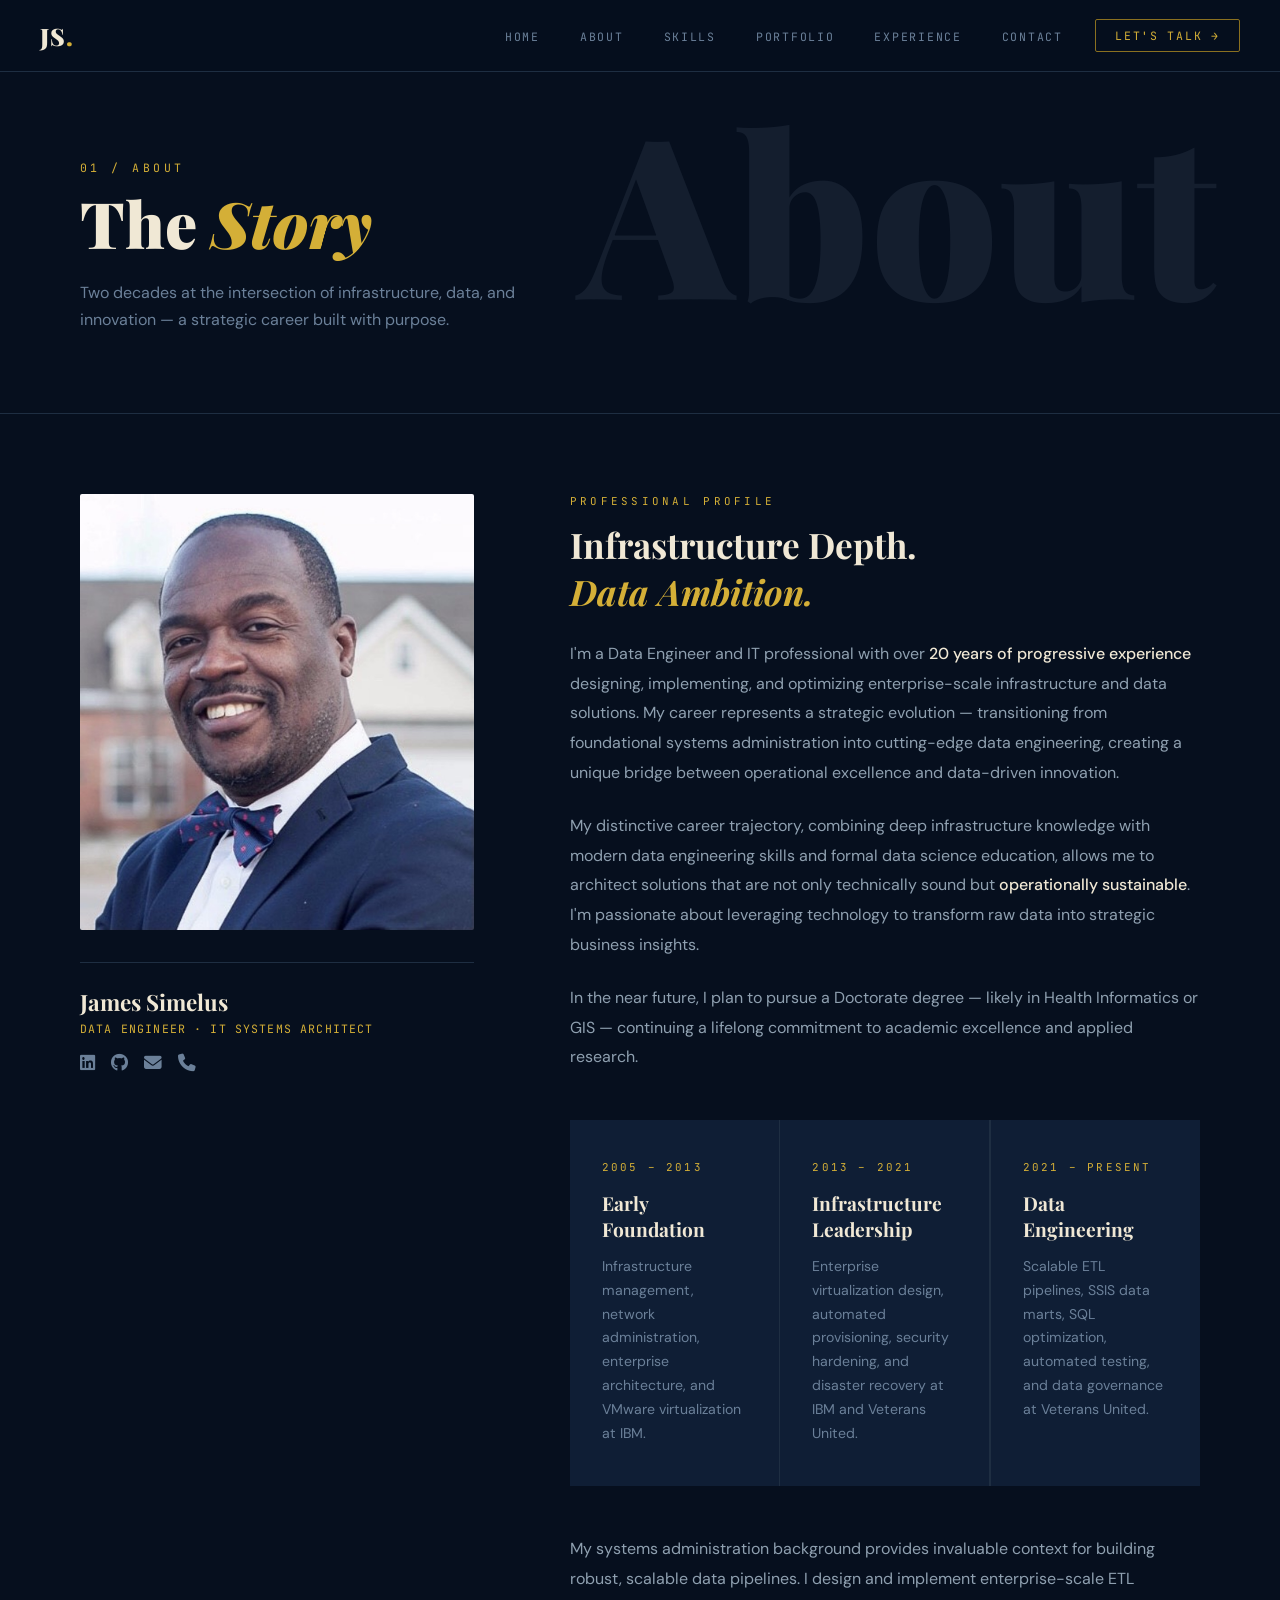
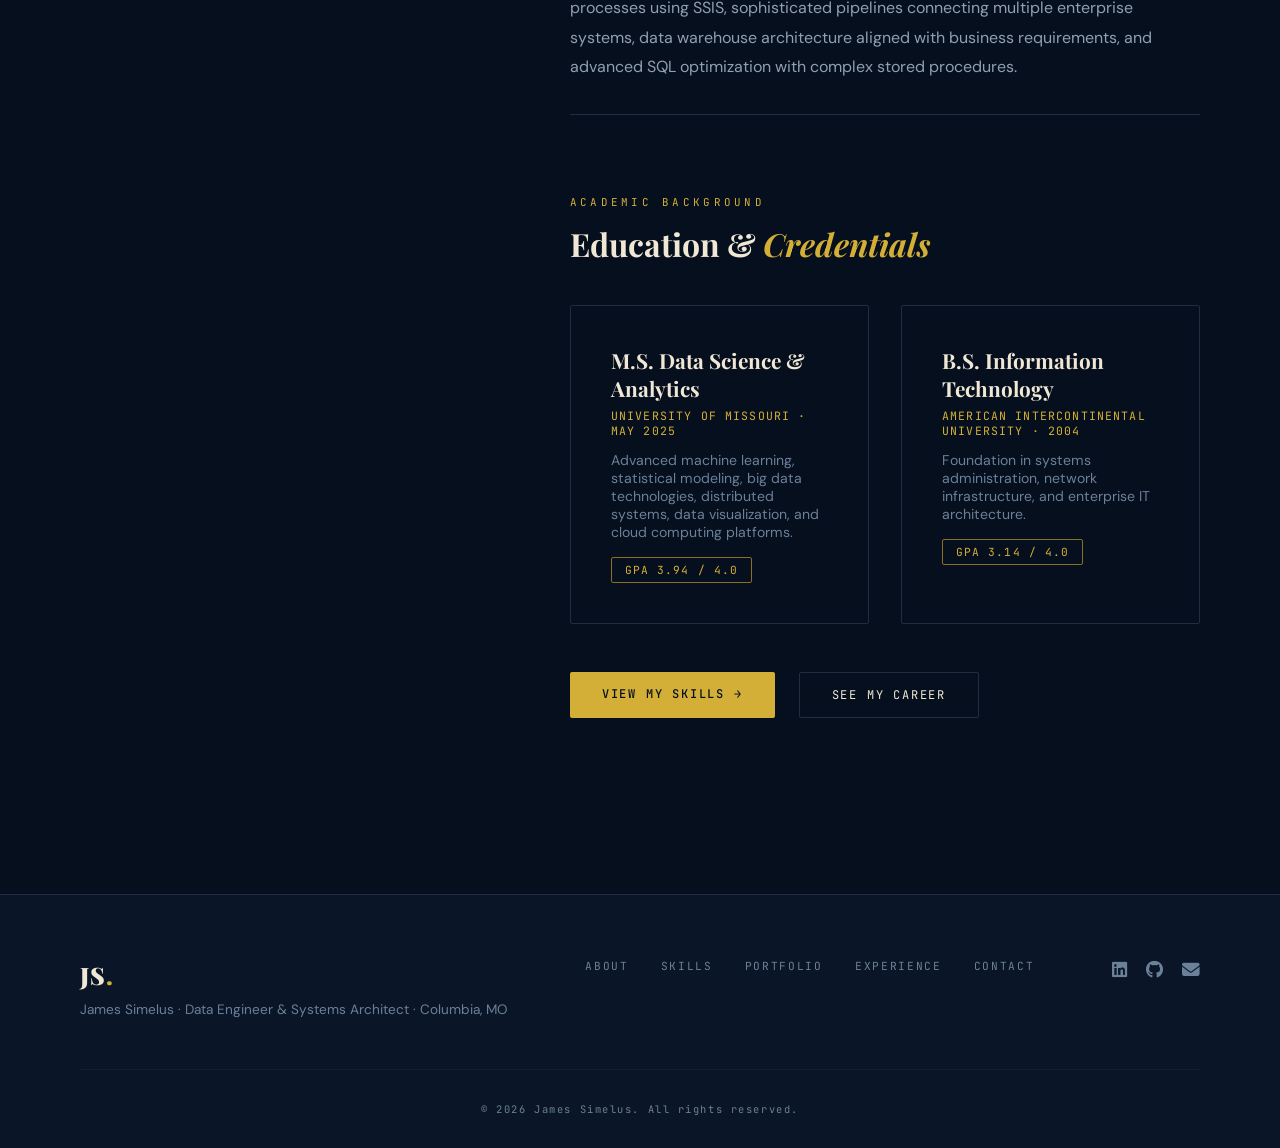
==== commit 93c09887: "Add files via upload" ====
--- a/about.html
+++ b/about.html
@@ -13,10 +13,15 @@
     html{scroll-behavior:smooth}
     body{background:#060f1e;color:#f0e8d5;font-family:'DM Sans',sans-serif;overflow-x:hidden;-webkit-font-smoothing:antialiased}
     @keyframes fadeUp{from{opacity:0;transform:translateY(24px)}to{opacity:1;transform:translateY(0)}}
+        /* ── NAV ── */
     .nav{position:fixed;top:0;width:100%;z-index:1000;background:rgba(6,15,30,0.95);backdrop-filter:blur(12px);border-bottom:1px solid #1e2e42}
     .nav-inner{max-width:1280px;margin:0 auto;padding:1.2rem 2.5rem;display:flex;align-items:center;gap:2rem}
+    /* desktop logo = JS. */
     .nav-logo{font-family:'Playfair Display',serif;font-size:1.5rem;font-weight:900;color:#f0e8d5;text-decoration:none;margin-right:auto;letter-spacing:.05em}
     .nav-logo span{color:#d4af37}
+    /* mobile logo = full name (hidden on desktop) */
+    .nav-logo-mobile{font-family:'Playfair Display',serif;font-size:1.1rem;font-weight:900;color:#f0e8d5;text-decoration:none;letter-spacing:.03em;display:none}
+    .nav-logo-mobile span{color:#d4af37}
     .nav-links{list-style:none;display:flex;gap:2.5rem}
     .nav-links a{font-family:'JetBrains Mono',monospace;font-size:.72rem;letter-spacing:.15em;text-transform:uppercase;text-decoration:none;color:#6b8099;transition:color .25s;position:relative}
     .nav-links a::after{content:'';position:absolute;bottom:-4px;left:0;width:0;height:1px;background:#d4af37;transition:width .3s}
@@ -24,6 +29,31 @@
     .nav-links a:hover::after,.nav-links a.active::after{width:100%}
     .nav-cta{font-family:'JetBrains Mono',monospace;font-size:.72rem;letter-spacing:.15em;text-transform:uppercase;text-decoration:none;color:#d4af37;border:1px solid #8a7020;padding:.5rem 1.2rem;border-radius:2px;transition:all .25s}
     .nav-cta:hover{background:#d4af37;color:#060f1e}
+    /* hamburger button */
+    .nav-hamburger{display:none;flex-direction:column;justify-content:center;gap:5px;background:none;border:none;cursor:pointer;padding:4px;z-index:1100}
+    .nav-hamburger span{display:block;width:24px;height:2px;background:#f0e8d5;border-radius:2px;transition:all .3s ease}
+    .nav-hamburger.open span:nth-child(1){transform:translateY(7px) rotate(45deg)}
+    .nav-hamburger.open span:nth-child(2){opacity:0;transform:scaleX(0)}
+    .nav-hamburger.open span:nth-child(3){transform:translateY(-7px) rotate(-45deg)}
+    /* mobile drawer */
+    .nav-drawer{display:none;position:fixed;top:0;left:0;width:100%;height:100%;z-index:1050;flex-direction:column}
+    .nav-drawer.open{display:flex}
+    .nav-drawer-backdrop{position:absolute;inset:0;background:rgba(6,15,30,.85);backdrop-filter:blur(8px)}
+    .nav-drawer-panel{position:relative;z-index:1;margin-left:auto;width:72%;max-width:300px;height:100%;background:#0a1628;border-left:1px solid #1e2e42;padding:5rem 2rem 3rem;display:flex;flex-direction:column;gap:0;transform:translateX(100%);transition:transform .35s cubic-bezier(.4,0,.2,1)}
+    .nav-drawer.open .nav-drawer-panel{transform:translateX(0)}
+    .nav-drawer-links{list-style:none;display:flex;flex-direction:column;gap:0}
+    .nav-drawer-links li{border-bottom:1px solid #141e2e}
+    .nav-drawer-links a{font-family:'JetBrains Mono',monospace;font-size:.8rem;letter-spacing:.2em;text-transform:uppercase;text-decoration:none;color:#6b8099;padding:1.2rem 0;display:block;transition:color .2s}
+    .nav-drawer-links a:hover,.nav-drawer-links a.active{color:#d4af37}
+    .nav-drawer-cta{margin-top:2rem;font-family:'JetBrains Mono',monospace;font-size:.75rem;letter-spacing:.15em;text-transform:uppercase;text-decoration:none;background:#d4af37;color:#060f1e;padding:.9rem 1.5rem;border-radius:2px;text-align:center;display:block;transition:all .25s}
+    .nav-drawer-cta:hover{background:#f0e8d5}
+    @media(max-width:900px){
+      .nav-logo{display:none}
+      .nav-logo-mobile{display:block;margin-right:auto}
+      .nav-links{display:none}
+      .nav-cta{display:none}
+      .nav-hamburger{display:flex}
+    }
     .btn-primary{font-family:'JetBrains Mono',monospace;font-size:.75rem;letter-spacing:.15em;text-transform:uppercase;text-decoration:none;background:#d4af37;color:#060f1e;padding:.9rem 2rem;border-radius:2px;border:none;cursor:pointer;display:inline-block;transition:all .25s;font-weight:500}
     .btn-primary:hover{background:#f0e8d5;transform:translateY(-2px)}
     .btn-ghost{font-family:'JetBrains Mono',monospace;font-size:.75rem;letter-spacing:.15em;text-transform:uppercase;text-decoration:none;background:transparent;color:#f0e8d5;padding:.9rem 2rem;border-radius:2px;border:1px solid #1e2e42;display:inline-block;transition:all .25s}
@@ -51,7 +81,7 @@
     .about-photo-wrap{position:sticky;top:8rem}
     .about-photo-frame{position:relative;margin-bottom:2rem}
     .about-photo-frame img{width:100%;display:block;border-radius:2px;filter:grayscale(15%)}
-    .about-photo-frame::after{content:'';position:absolute;bottom:-1.5rem;right:-1.5rem;width:60%;height:60%;border:2px solid #8a7020;border-radius:2px;pointer-events:none}
+    .about-photo-frame::after{display:none}
     .about-photo-caption{padding-top:1.5rem;border-top:1px solid #1e2e42}
     .about-photo-caption h3{font-family:'Playfair Display',serif;font-size:1.4rem;color:#f0e8d5;margin-bottom:.3rem}
     .about-photo-caption p{font-family:'JetBrains Mono',monospace;font-size:.72rem;letter-spacing:.1em;color:#d4af37;margin-bottom:1rem;text-transform:uppercase}
@@ -93,18 +123,37 @@
   <nav class="nav">
     <div class="nav-inner">
       <a href="index.html" class="nav-logo">JS<span>.</span></a>
+      <a href="index.html" class="nav-logo-mobile">James <span>Simelus</span></a>
       <ul class="nav-links">
         <li><a href="index.html">Home</a></li>
-        <li><a href="about.html" class="active">About</a></li>
+        <li><a href="about.html">About</a></li>
         <li><a href="skills.html">Skills</a></li>
         <li><a href="portfolio.html">Portfolio</a></li>
         <li><a href="experience.html">Experience</a></li>
         <li><a href="contact.html">Contact</a></li>
       </ul>
       <a href="contact.html" class="nav-cta">Let's Talk →</a>
+      <button class="nav-hamburger" id="hamburger" aria-label="Open menu">
+        <span></span><span></span><span></span>
+      </button>
     </div>
   </nav>
 
+  <!-- Mobile drawer -->
+  <div class="nav-drawer" id="navDrawer">
+    <div class="nav-drawer-backdrop" id="drawerBackdrop"></div>
+    <div class="nav-drawer-panel">
+      <ul class="nav-drawer-links" id="drawerLinks">
+        <li><a href="index.html">Home</a></li>
+        <li><a href="about.html">About</a></li>
+        <li><a href="skills.html">Skills</a></li>
+        <li><a href="portfolio.html">Portfolio</a></li>
+        <li><a href="experience.html">Experience</a></li>
+        <li><a href="contact.html">Contact</a></li>
+      </ul>
+      <a href="contact.html" class="nav-drawer-cta">Let's Talk →</a>
+    </div>
+  </div>
   <header class="page-header" data-title="About">
     <div class="page-eyebrow">01 / About</div>
     <h1 class="page-title">The <em>Story</em></h1>
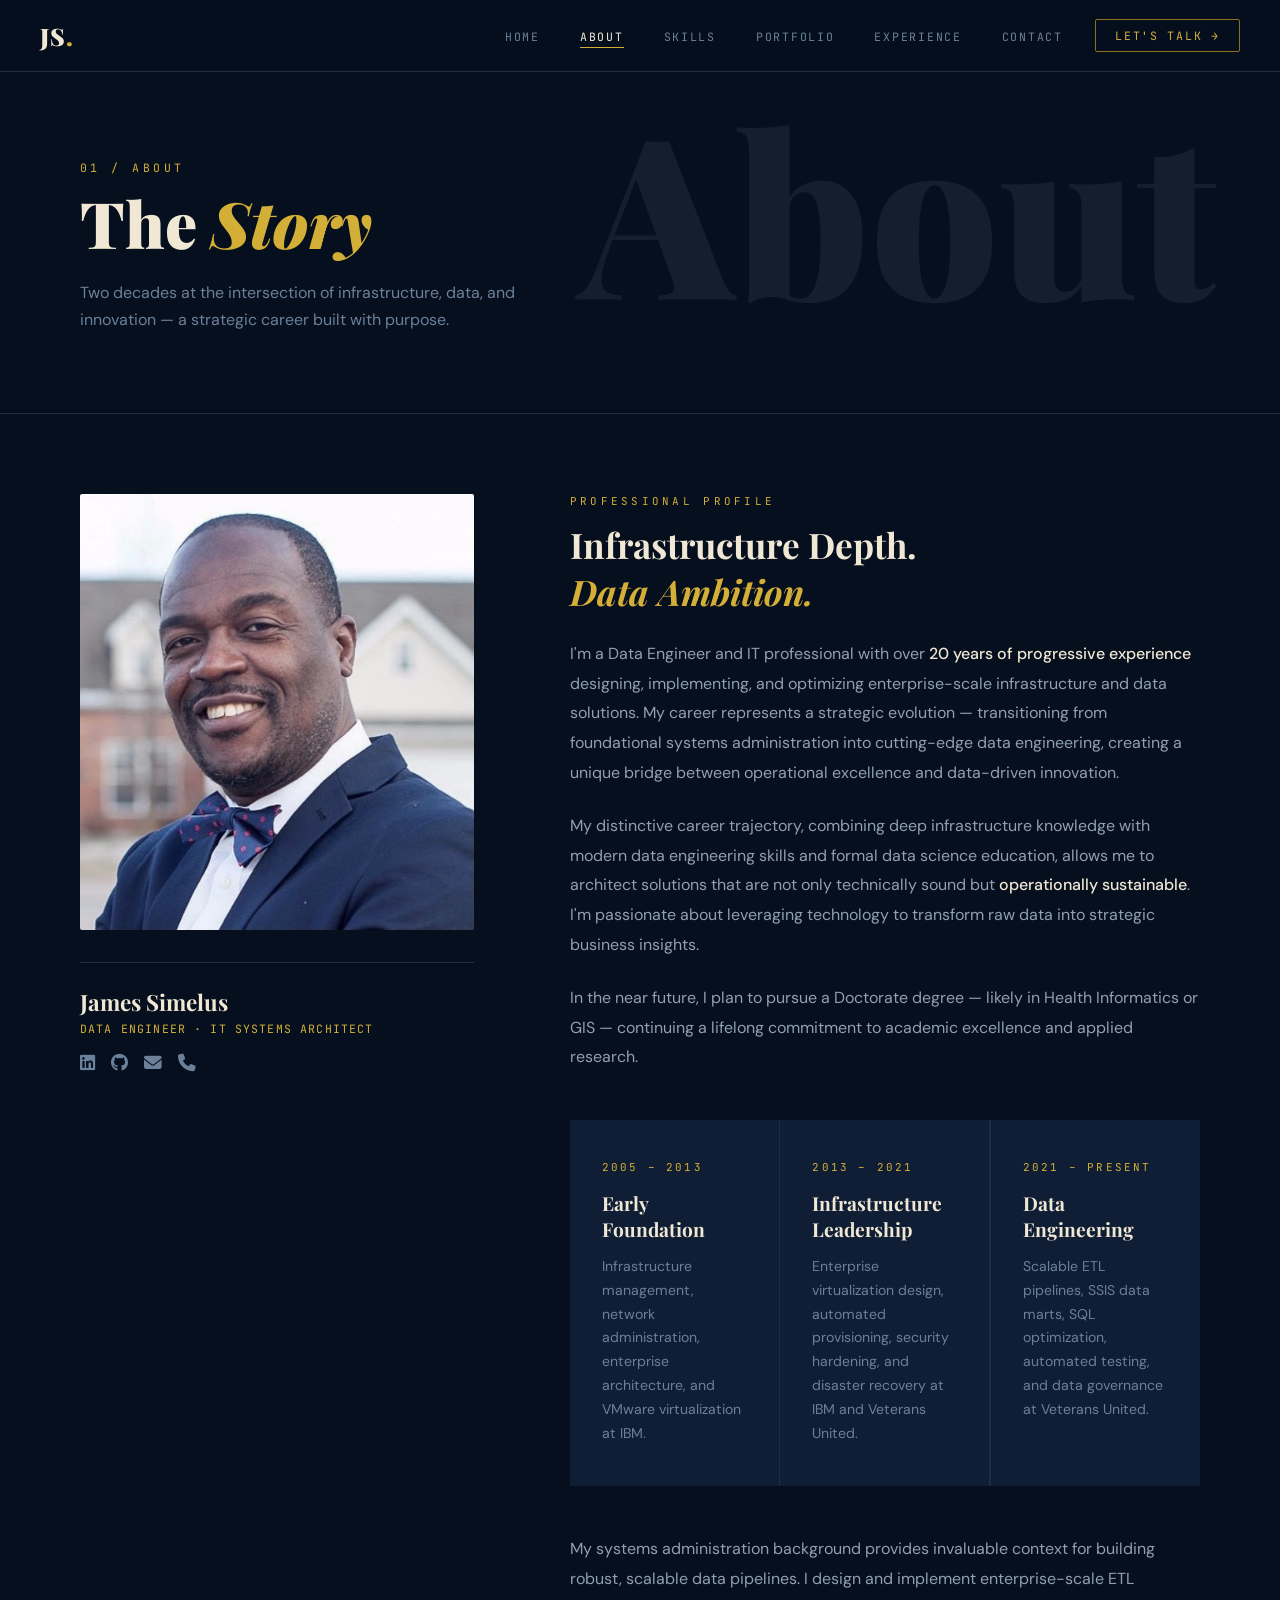
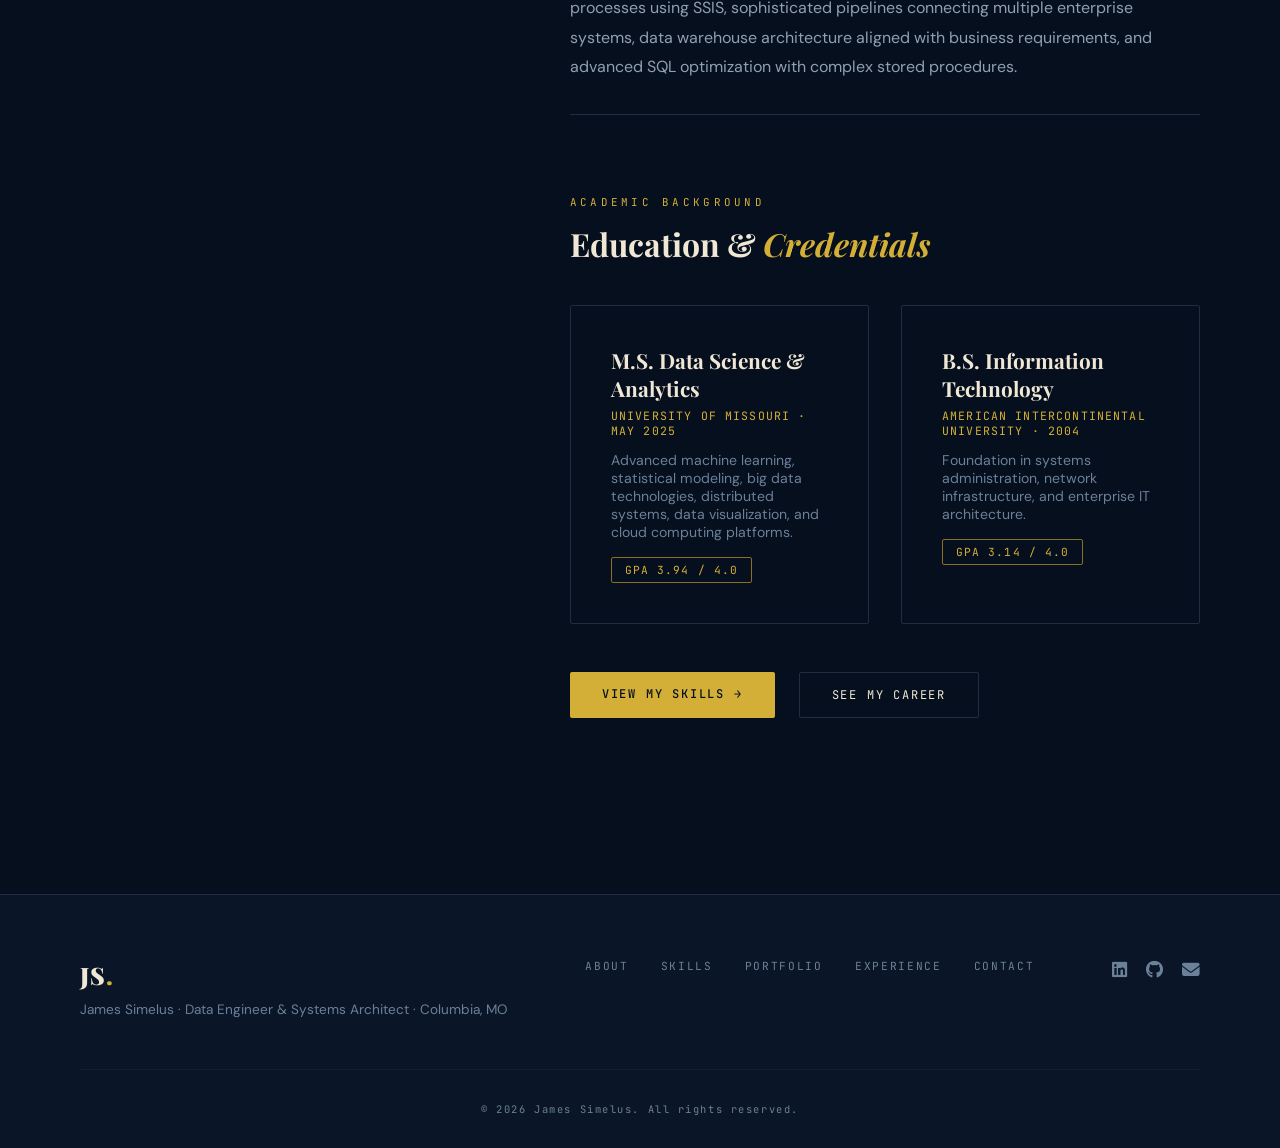
==== commit ab7fdadc: "Add files via upload" ====
--- a/about.html
+++ b/about.html
@@ -214,5 +214,40 @@
     <div class="footer-copy">© <span id="yr"></span> James Simelus. All rights reserved.</div>
   </footer>
   <script>document.getElementById('yr').textContent=new Date().getFullYear();</script>
+
+  <script>
+    // Set active nav link based on current page
+    (function(){
+      var page = window.location.pathname.split('/').pop() || 'index.html';
+      document.querySelectorAll('.nav-links a, .nav-drawer-links a').forEach(function(a){
+        if (a.getAttribute('href') === page) a.classList.add('active');
+      });
+    })();
+
+    // Hamburger menu
+    var hamburger = document.getElementById('hamburger');
+    var drawer    = document.getElementById('navDrawer');
+    var backdrop  = document.getElementById('drawerBackdrop');
+
+    function openDrawer() {
+      drawer.classList.add('open');
+      hamburger.classList.add('open');
+      document.body.style.overflow = 'hidden';
+    }
+    function closeDrawer() {
+      drawer.classList.remove('open');
+      hamburger.classList.remove('open');
+      document.body.style.overflow = '';
+    }
+
+    hamburger.addEventListener('click', function(e) {
+      e.stopPropagation();
+      drawer.classList.contains('open') ? closeDrawer() : openDrawer();
+    });
+    backdrop.addEventListener('click', closeDrawer);
+    document.querySelectorAll('.nav-drawer-links a').forEach(function(a){
+      a.addEventListener('click', closeDrawer);
+    });
+  </script>
 </body>
 </html>
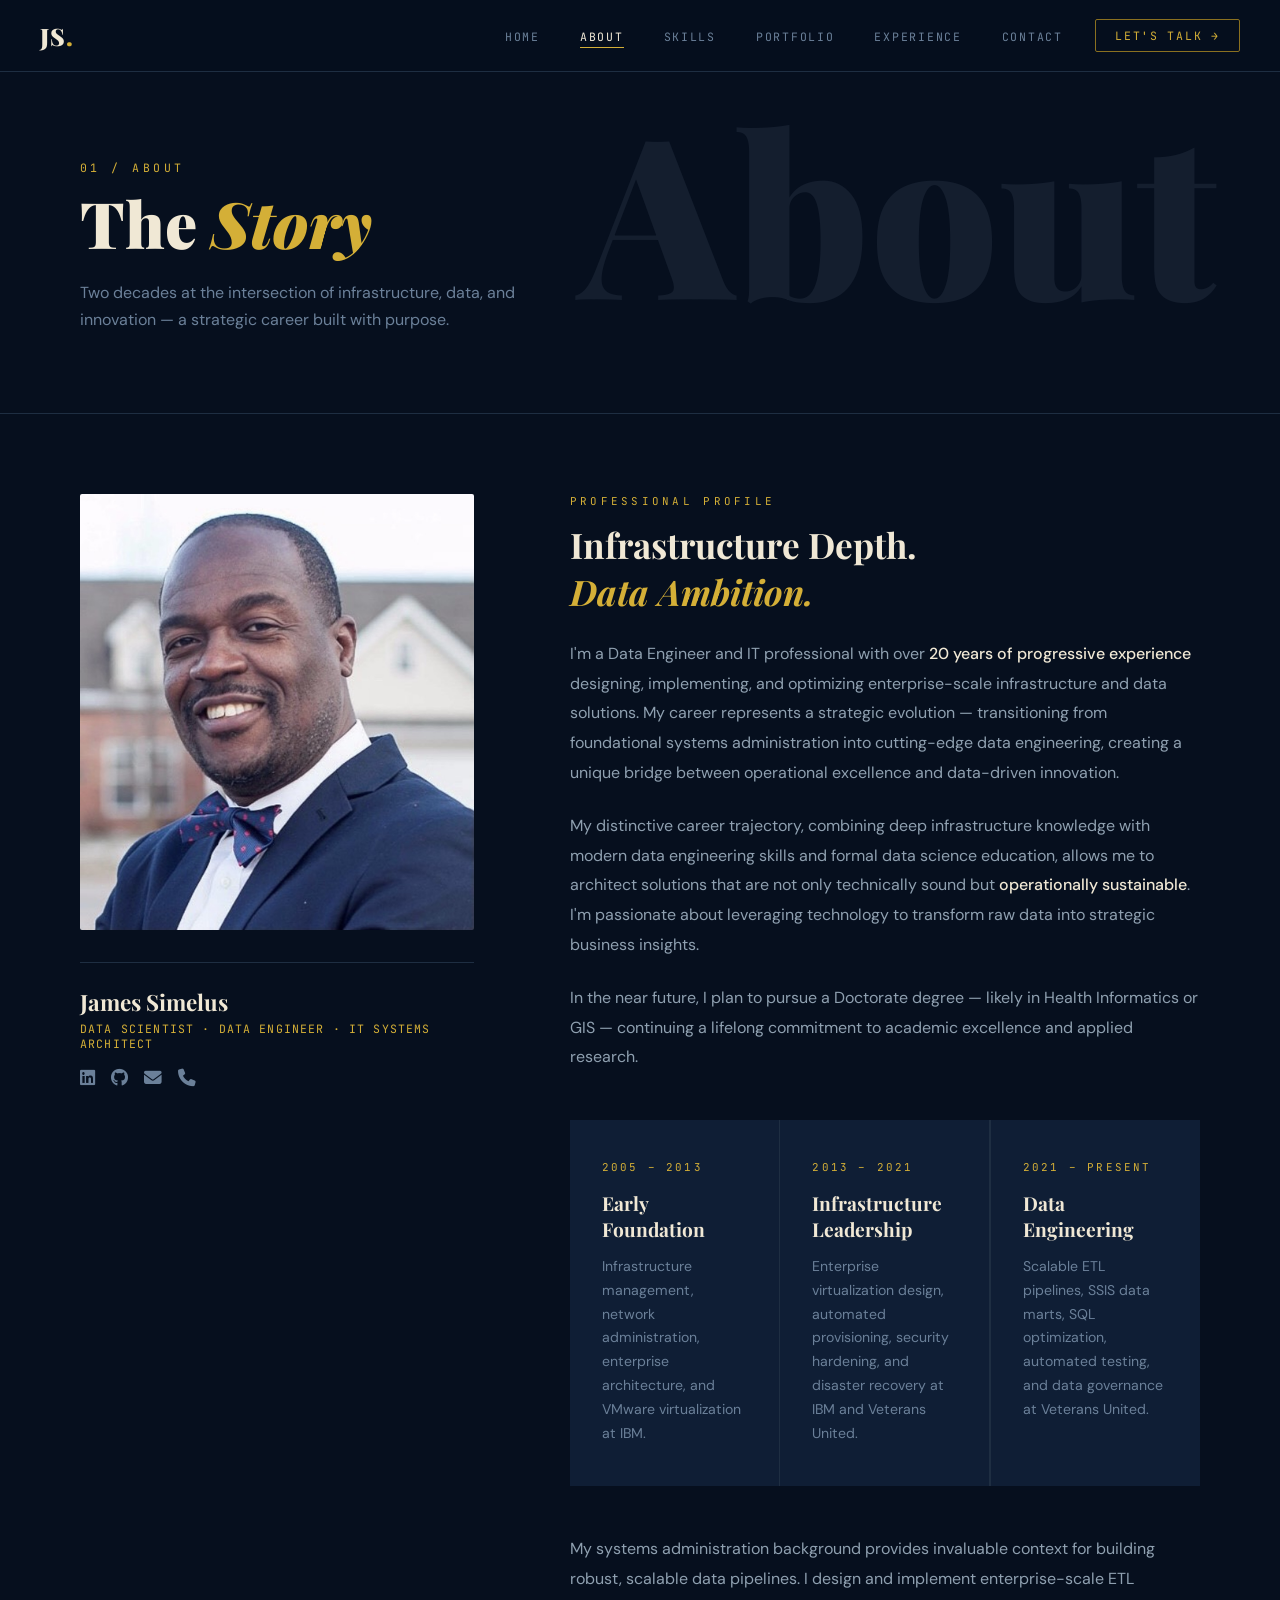
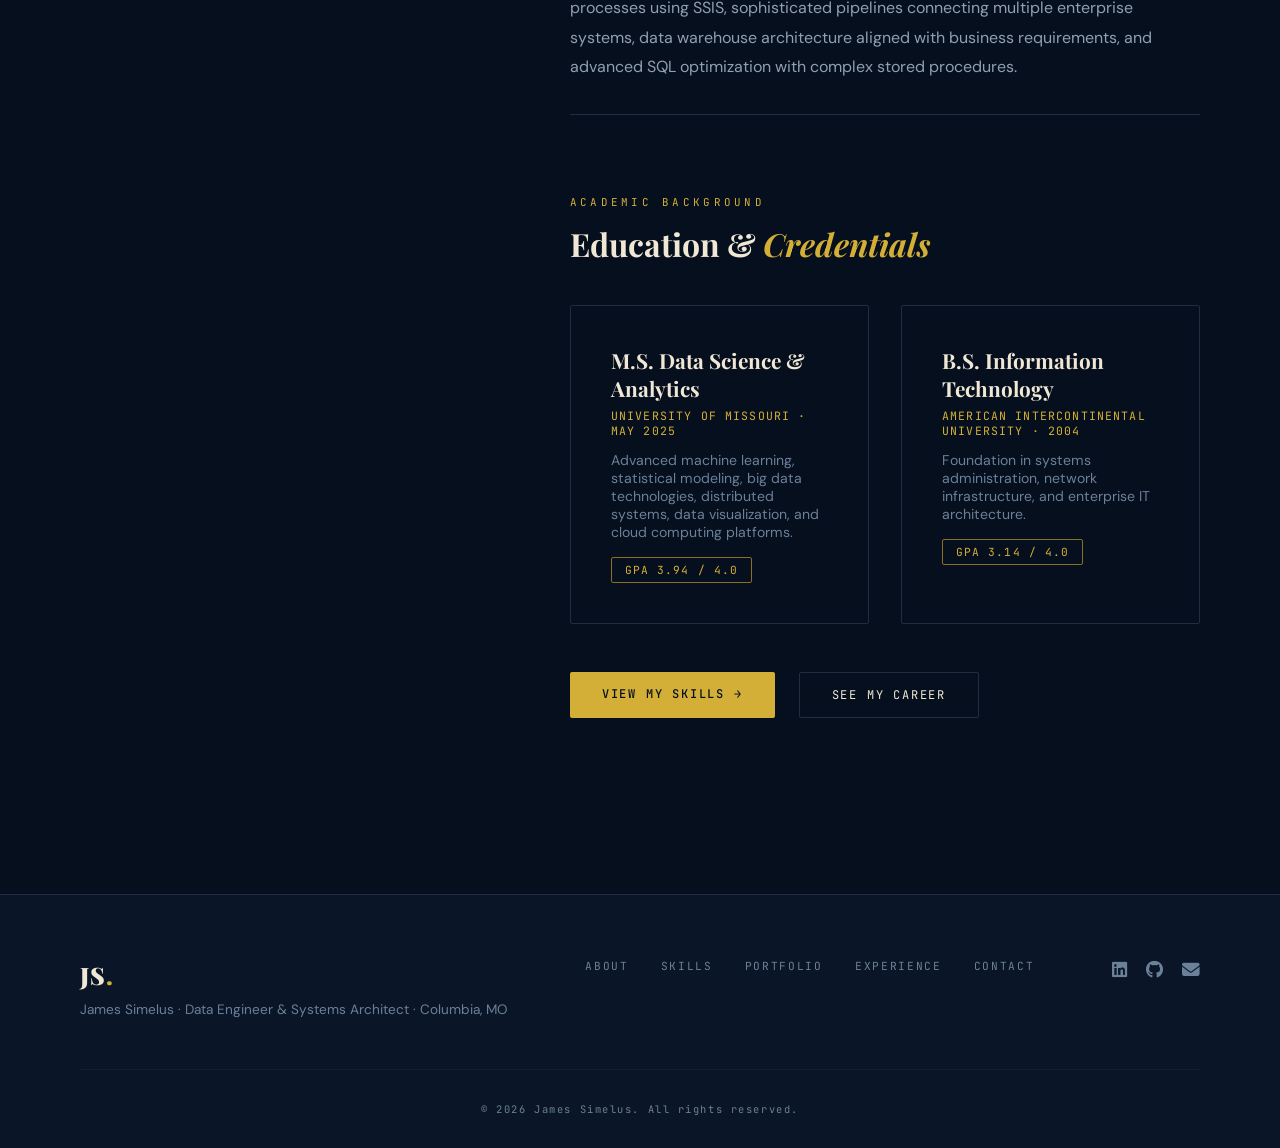
==== commit f0f535ec: "Update about.html" ====
--- a/about.html
+++ b/about.html
@@ -168,7 +168,7 @@
         </div>
         <div class="about-photo-caption">
           <h3>James Simelus</h3>
-          <p>Data Engineer · IT Systems Architect</p>
+          <p>Data Scientist · Data Engineer · IT Systems Architect</p>
           <div class="about-photo-links">
             <a href="https://www.linkedin.com/in/james-simelus" target="_blank"><i class="fab fa-linkedin"></i></a>
             <a href="https://github.com/jsimelus1" target="_blank"><i class="fab fa-github"></i></a>
